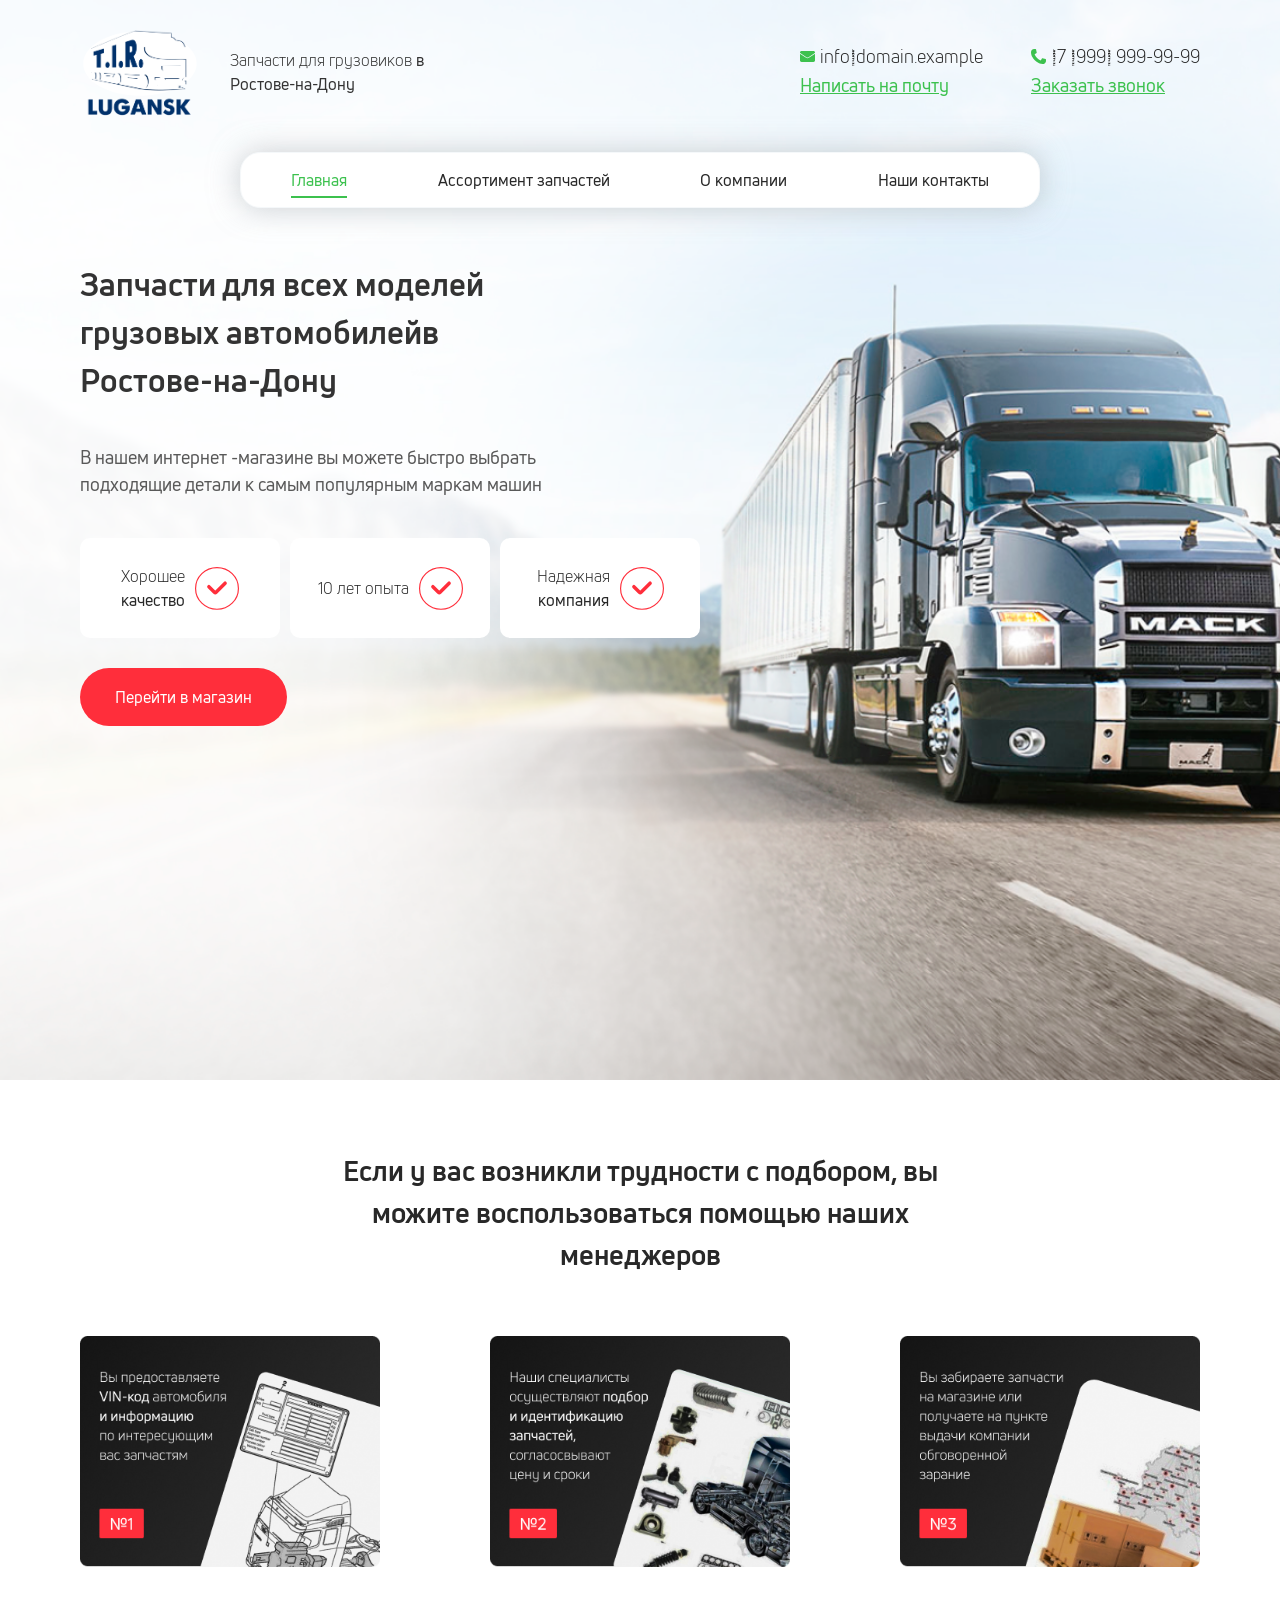
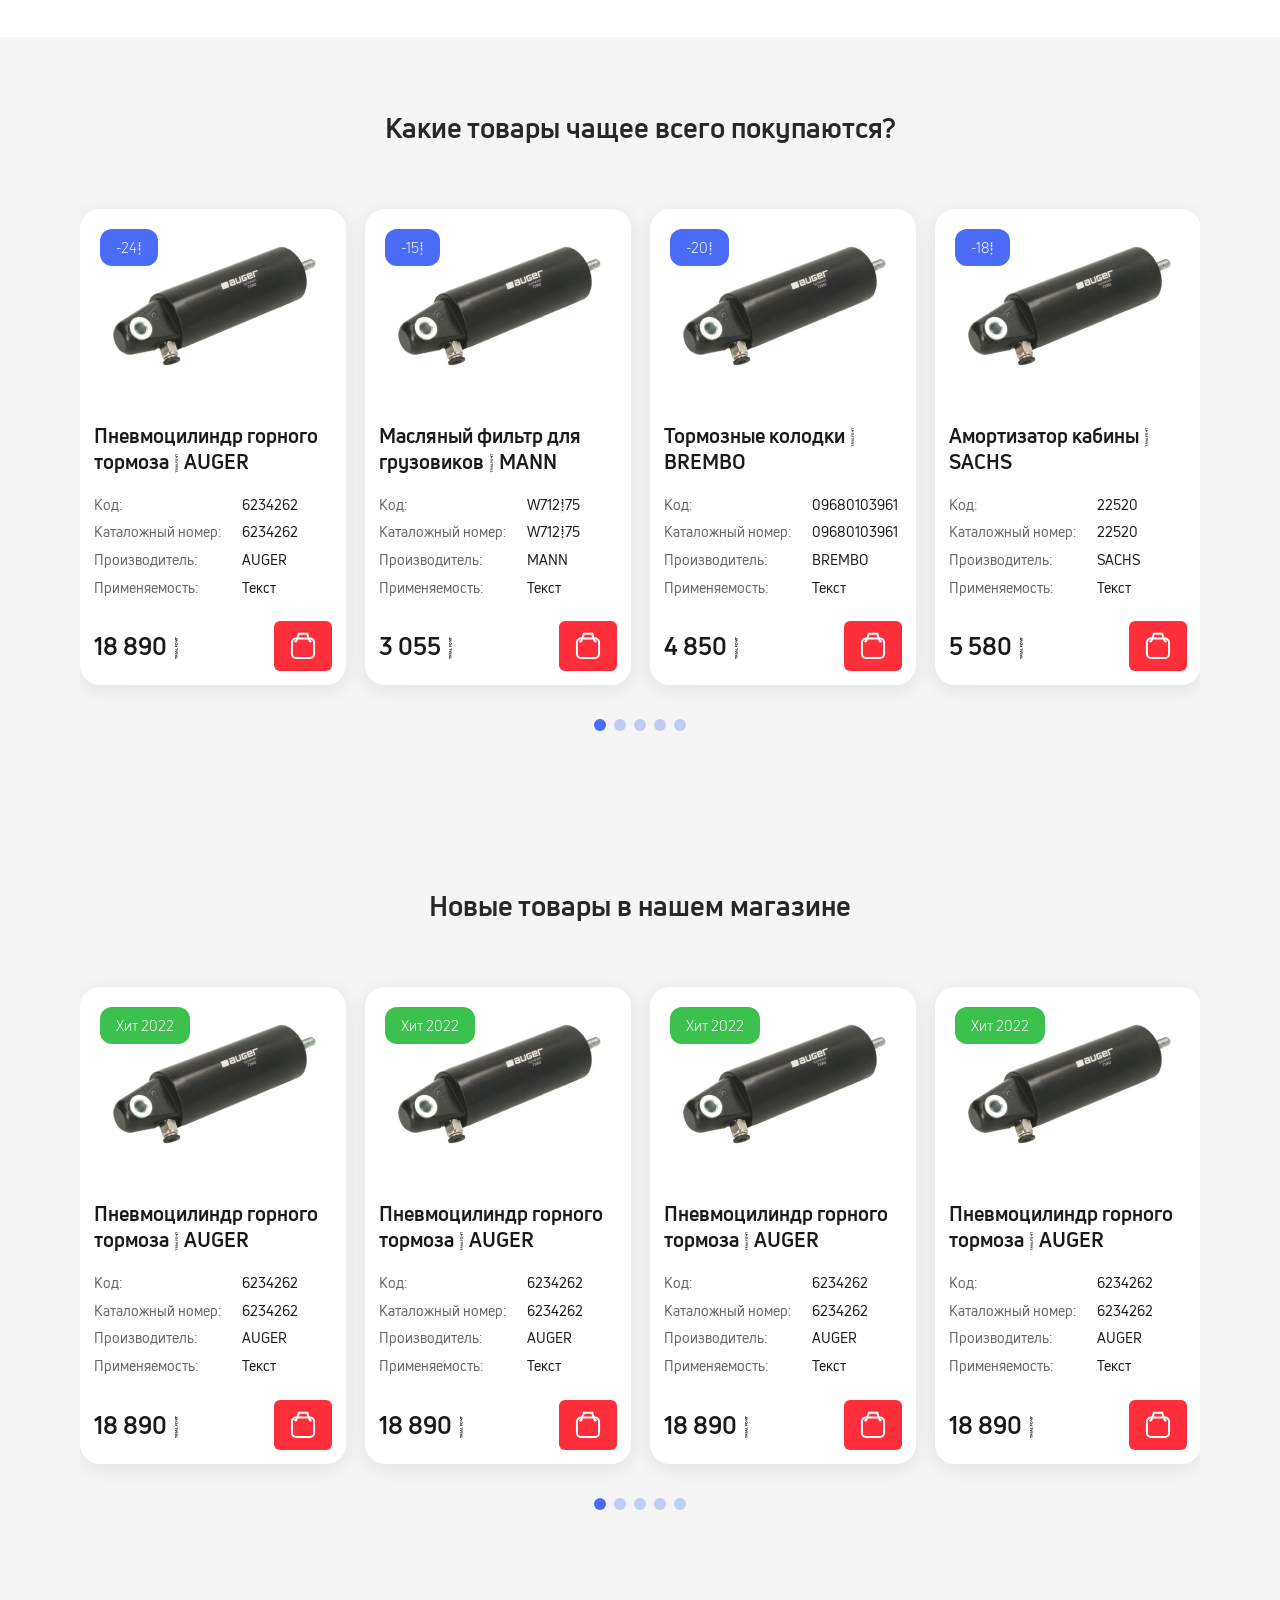
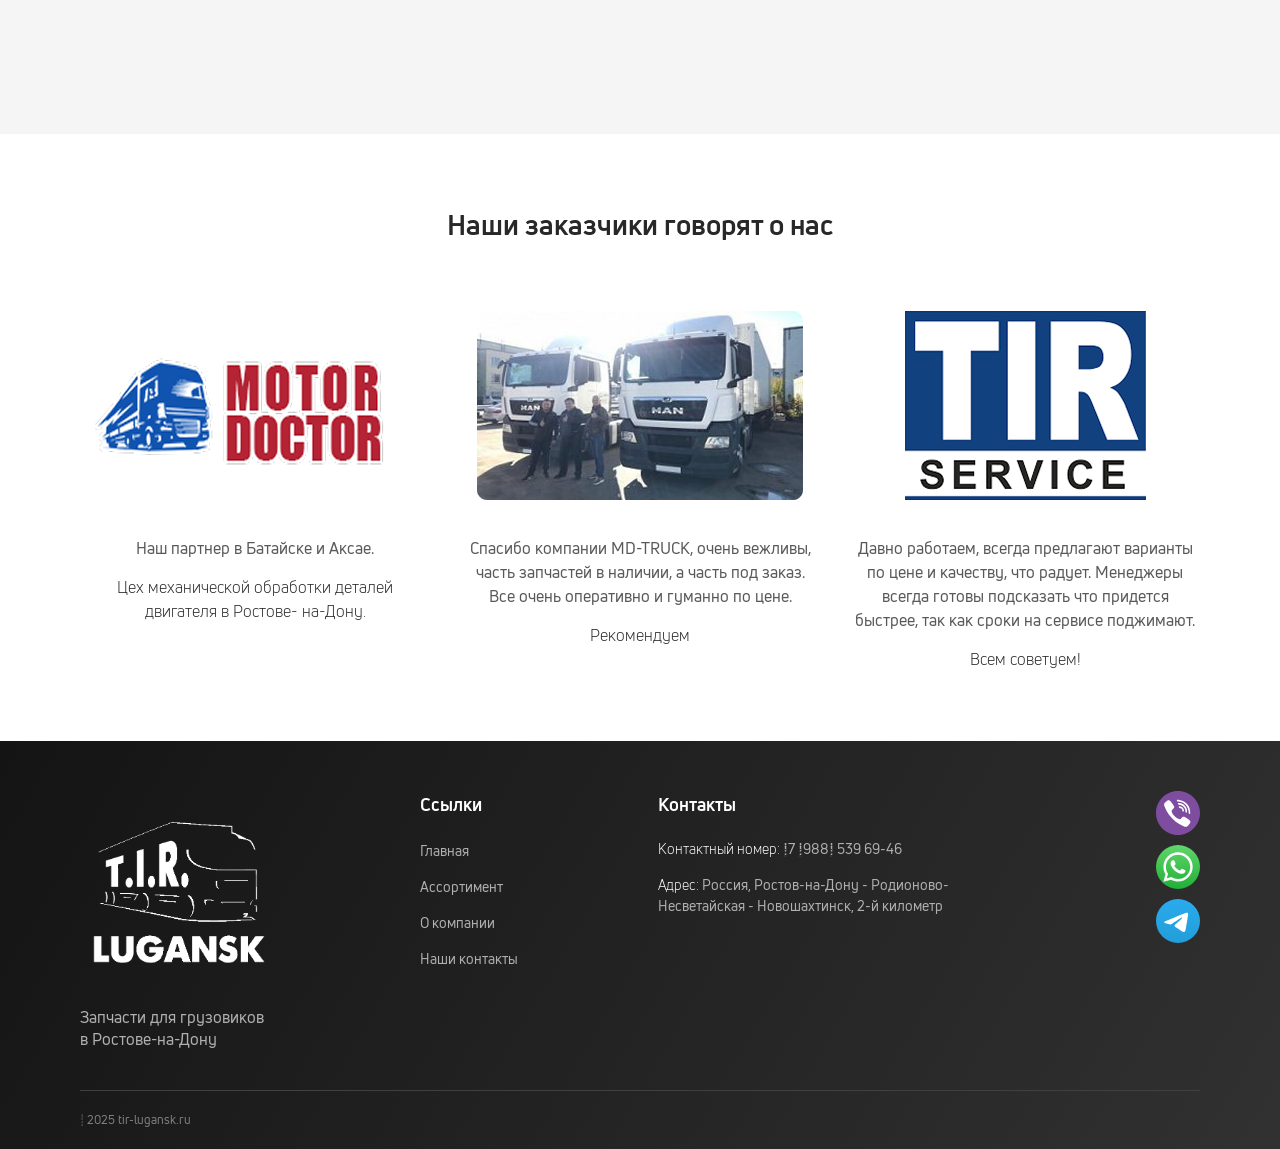
==== static/index.html @ 36169909 "101% 28.07.2025" ====
<!DOCTYPE html>
<html lang="en">
  <head>
    <meta charset="UTF-8" />
    <meta name="viewport" content="width=device-width, initial-scale=1.0" />
    <title>Главная - Tir Lugansk</title>
    <link rel="stylesheet" href="https://cdn.jsdelivr.net/npm/swiper@11/swiper-bundle.min.css"/>
    <link rel="stylesheet" href="./assets/css/main.css">

    <link rel="apple-touch-icon" sizes="180x180" href="./assets/img/favicon_io/apple-touch-icon.png">
    <link rel="icon" type="image/png" sizes="32x32" href="./assets/img/favicon_io/favicon-32x32.png">
    <link rel="icon" type="image/png" sizes="16x16" href="./assets/img/favicon_io/favicon-16x16.png">
    <link rel="manifest" href="./assets/img/favicon_io/site.webmanifest">
  </head>
  <body>
    <header class="header">
        <div class="navbar">
            <div class="container">
                <di&v class="navbar__content">
                    <div class="navbar__block">
                        <div class="navbar__block-brand">
                            <a href="./index.html"><img src="./assets/img/logo.png" alt="Tir Lugansk"></a>
                            <p>Запчасти для грузовиков <span>в Ростове-на-Дону</span></p>
                        </div>
                    </div>
                    <div class="navbar__block">
                        <div class="navbar__block-contact">
                            <div class="navbar__block-contact-item">
                                <a class="navbar__block-contact-item-link" href="mailto:info@domain.example"><img src="./assets/img/ico/email.svg" alt="Email">info@domain.example</a>
                                <a href="mailto:info@domain.example">Написать на почту</a>
                            </div>
                            <div class="navbar__block-contact-item">
                                <a class="navbar__block-contact-item-link" href="tel:+79999999999"><img src="./assets/img/ico/phone.svg" alt="Phone">+7 (999) 999-99-99</a>
                                <a href="#" class="call-modal-trigger">Заказать звонок</a>
                            </div>
                        </div>
                    </div>
                </di&v>
                <div class="menu__content">
                    <div class="menu__links">
                        <nav>
                            <ul>
                                <li class="menu__links-active"><a href="./index.html">Главная</a></li>
                                <li><a href="./catalog.html">Ассортимент запчастей</a></li>
                                <li><a href="./about.html">О компании</a></li>
                                <li><a href="./contacts.html">Наши контакты</a></li>
                            </ul>
                        </nav>
                    </div>
                </div>
            </div>
        </div>
        <section class="info">
            <div class="container">
                <div class="info__content">
                    <div class="info__intro">
                        <h1>Запчасти для всех моделей грузовых автомобилейв Ростове-на-Дону</h1>
                        <p>В нашем интернет -магазине вы можете быстро выбрать подходящие детали к самым популярным маркам машин</p>
                    </div>
                    <div class="info__checklist">
                        <div class="info__checklist-item">
                            <p><span>Хорошее</span><br> качество</p>
                            <img src="./assets/img/ico/check.svg" alt="check">
                        </div>
                        <div class="info__checklist-item">
                            <p><span>10 лет опыта</span></p>
                            <img src="./assets/img/ico/check.svg" alt="check">
                        </div>
                        <div class="info__checklist-item">
                            <p><span>Надежная</span><br> компания</p>
                            <img src="./assets/img/ico/check.svg" alt="check">
                        </div>
                    </div>
                    <button class="info__button">Перейти в магазин</button>
                </div>
            </div>
        </section>
    </header>
    <main>
        <section class="manager">
            <div class="container">
                <div class="manager__content">
                    <div class="manager__intro">
                        <h2>Если у вас возникли трудности с подбором, вы можите воспользоваться помощью наших менеджеров</h2>
                    </div>
                    <div class="manager__img-wrapper">
                        <img src="./assets/img/manager/1.png" alt="1">
                        <img src="./assets/img/manager/2.png" alt="2">
                        <img src="./assets/img/manager/3.png" alt="3">
                    </div>
                </div>
            </div>
        </section>
        <section class="products">
            <div class="container">
                <div class="products__content">
                    <div class="products__often">
                        <div class="products__often-title">
                            <h2>Какие товары чащее всего покупаются?</h2>
                        </div>
                        <div class="products__often-list">
                            <div class="swiper products-slider">
                                <div class="swiper-wrapper">
                                    <div class="swiper-slide">
                                        <a href="./product.html" class="product-card">
                                            <div class="product-badge">-24%</div>
                                            <div class="product-image">
                                                <img src="./assets/img/product_1.png" alt="1">
                                            </div>
                                            <div class="product-content">
                                                <h3 class="product-title">Пневмоцилиндр горного тормоза / AUGER</h3>
                                                <div class="product-details">
                                                    <div class="product-detail">
                                                        <span class="detail-label">Код:</span>
                                                        <span class="detail-value">6234262</span>
                                                    </div>
                                                    <div class="product-detail">
                                                        <span class="detail-label">Каталожный номер:</span>
                                                        <span class="detail-value">6234262</span>
                                                    </div>
                                                    <div class="product-detail">
                                                        <span class="detail-label">Производитель:</span>
                                                        <span class="detail-value">AUGER</span>
                                                    </div>
                                                    <div class="product-detail">
                                                        <span class="detail-label">Применяемость:</span>
                                                        <span class="detail-value">Текст</span>
                                                    </div>
                                                </div>
                                                <div class="product-footer">
                                                    <div class="product-price">18 890 ₽</div>
                                                    <button class="product-btn">
                                                        <img src="./assets/img/ico/back.svg" alt="cart">
                                                    </button>
                                                </div>
                                            </div>
                                        </a>
                                    </div>
                                    <div class="swiper-slide">
                                        <a href="./product.html" class="product-card">
                                            <div class="product-badge">-15%</div>
                                            <div class="product-image">
                                                <img src="./assets/img/product_1.png" alt="1">
                                            </div>
                                            <div class="product-content">
                                                <h3 class="product-title">Масляный фильтр для грузовиков / MANN</h3>
                                                <div class="product-details">
                                                    <div class="product-detail">
                                                        <span class="detail-label">Код:</span>
                                                        <span class="detail-value">W712/75</span>
                                                    </div>
                                                    <div class="product-detail">
                                                        <span class="detail-label">Каталожный номер:</span>
                                                        <span class="detail-value">W712/75</span>
                                                    </div>
                                                    <div class="product-detail">
                                                        <span class="detail-label">Производитель:</span>
                                                        <span class="detail-value">MANN</span>
                                                    </div>
                                                    <div class="product-detail">
                                                        <span class="detail-label">Применяемость:</span>
                                                        <span class="detail-value">Текст</span>
                                                    </div>
                                                </div>
                                                <div class="product-footer">
                                                    <div class="product-price">3 055 ₽</div>
                                                    <button class="product-btn">
                                                        <img src="./assets/img/ico/back.svg" alt="cart">
                                                    </button>
                                                </div>
                                            </div>
                                        </a>
                                    </div>
                                    <div class="swiper-slide">
                                        <a href="./product.html" class="product-card">
                                            <div class="product-badge">-20%</div>
                                            <div class="product-image">
                                                <img src="./assets/img/product_1.png" alt="1">
                                            </div>
                                            <div class="product-content">
                                                <h3 class="product-title">Тормозные колодки / BREMBO</h3>
                                                <div class="product-details">
                                                    <div class="product-detail">
                                                        <span class="detail-label">Код:</span>
                                                        <span class="detail-value">09680103961</span>
                                                    </div>
                                                    <div class="product-detail">
                                                        <span class="detail-label">Каталожный номер:</span>
                                                        <span class="detail-value">09680103961</span>
                                                    </div>
                                                    <div class="product-detail">
                                                        <span class="detail-label">Производитель:</span>
                                                        <span class="detail-value">BREMBO</span>
                                                    </div>
                                                    <div class="product-detail">
                                                        <span class="detail-label">Применяемость:</span>
                                                        <span class="detail-value">Текст</span>
                                                    </div>
                                                </div>
                                                <div class="product-footer">
                                                    <div class="product-price">4 850 ₽</div>
                                                    <button class="product-btn">
                                                        <img src="./assets/img/ico/back.svg" alt="cart">
                                                    </button>
                                                </div>
                                            </div>
                                        </a>
                                    </div>
                                    <div class="swiper-slide">
                                        <a href="./product.html" class="product-card">
                                            <div class="product-badge">-18%</div>
                                            <div class="product-image">
                                                <img src="./assets/img/product_1.png" alt="1">
                                            </div>
                                            <div class="product-content">
                                                <h3 class="product-title">Амортизатор кабины / SACHS</h3>
                                                <div class="product-details">
                                                    <div class="product-detail">
                                                        <span class="detail-label">Код:</span>
                                                        <span class="detail-value">22520</span>
                                                    </div>
                                                    <div class="product-detail">
                                                        <span class="detail-label">Каталожный номер:</span>
                                                        <span class="detail-value">22520</span>
                                                    </div>
                                                    <div class="product-detail">
                                                        <span class="detail-label">Производитель:</span>
                                                        <span class="detail-value">SACHS</span>
                                                    </div>
                                                    <div class="product-detail">
                                                        <span class="detail-label">Применяемость:</span>
                                                        <span class="detail-value">Текст</span>
                                                    </div>
                                                </div>
                                                <div class="product-footer">
                                                    <div class="product-price">5 580 ₽</div>
                                                    <button class="product-btn">
                                                        <img src="./assets/img/ico/back.svg" alt="cart">
                                                    </button>
                                                </div>
                                            </div>
                                        </a>
                                    </div>
                                    <div class="swiper-slide">
                                        <a href="./product.html" class="product-card">
                                            <div class="product-badge">-25%</div>
                                            <div class="product-image">
                                                <img src="./assets/img/product_1.png" alt="1">
                                            </div>
                                            <div class="product-content">
                                                <h3 class="product-title">Комплект сцепления / VOLVO</h3>
                                                <div class="product-details">
                                                    <div class="product-detail">
                                                        <span class="detail-label">Код:</span>
                                                        <span class="detail-value">3401000915</span>
                                                    </div>
                                                    <div class="product-detail">
                                                        <span class="detail-label">Каталожный номер:</span>
                                                        <span class="detail-value">3401000915</span>
                                                    </div>
                                                    <div class="product-detail">
                                                        <span class="detail-label">Производитель:</span>
                                                        <span class="detail-value">VOLVO</span>
                                                    </div>
                                                    <div class="product-detail">
                                                        <span class="detail-label">Применяемость:</span>
                                                        <span class="detail-value">Текст</span>
                                                    </div>
                                                </div>
                                                <div class="product-footer">
                                                    <div class="product-price">28 900 ₽</div>
                                                    <button class="product-btn">
                                                        <img src="./assets/img/ico/back.svg" alt="cart">
                                                    </button>
                                                </div>
                                            </div>
                                        </a>
                                    </div>
                                </div>
                                <div class="swiper-pagination"></div>
                                <div class="swiper-button-next"></div>
                                <div class="swiper-button-prev"></div>
                            </div>
                        </div>
                    </div>
                    <div class="products__news">
                        <div class="products__often-title">
                            <h2>Новые товары в нашем магазине</h2>
                        </div>
                        <div class="products__often-list">
                            <div class="swiper products-slider">
                                <div class="swiper-wrapper">
                                    <div class="swiper-slide">
                                        <div class="product-card">
                                            <div class="product-badge">Хит 2022</div>
                                            <div class="product-image">
                                                <img src="./assets/img/product_1.png" alt="1">
                                            </div>
                                            <div class="product-content">
                                                <h3 class="product-title">Пневмоцилиндр горного тормоза / AUGER</h3>
                                                <div class="product-details">
                                                    <div class="product-detail">
                                                        <span class="detail-label">Код:</span>
                                                        <span class="detail-value">6234262</span>
                                                    </div>
                                                    <div class="product-detail">
                                                        <span class="detail-label">Каталожный номер:</span>
                                                        <span class="detail-value">6234262</span>
                                                    </div>
                                                    <div class="product-detail">
                                                        <span class="detail-label">Производитель:</span>
                                                        <span class="detail-value">AUGER</span>
                                                    </div>
                                                    <div class="product-detail">
                                                        <span class="detail-label">Применяемость:</span>
                                                        <span class="detail-value">Текст</span>
                                                    </div>
                                                </div>
                                                <div class="product-footer">
                                                    <div class="product-price">18 890 ₽</div>
                                                    <button class="product-btn">
                                                        <img src="./assets/img/ico/back.svg" alt="cart">
                                                    </button>
                                                </div>
                                            </div>
                                        </div>
                                    </div>
                                    <div class="swiper-slide">
                                        <div class="product-card">
                                            <div class="product-badge">Хит 2022</div>
                                            <div class="product-image">
                                                <img src="./assets/img/product_1.png" alt="1">
                                            </div>
                                            <div class="product-content">
                                                <h3 class="product-title">Пневмоцилиндр горного тормоза / AUGER</h3>
                                                <div class="product-details">
                                                    <div class="product-detail">
                                                        <span class="detail-label">Код:</span>
                                                        <span class="detail-value">6234262</span>
                                                    </div>
                                                    <div class="product-detail">
                                                        <span class="detail-label">Каталожный номер:</span>
                                                        <span class="detail-value">6234262</span>
                                                    </div>
                                                    <div class="product-detail">
                                                        <span class="detail-label">Производитель:</span>
                                                        <span class="detail-value">AUGER</span>
                                                    </div>
                                                    <div class="product-detail">
                                                        <span class="detail-label">Применяемость:</span>
                                                        <span class="detail-value">Текст</span>
                                                    </div>
                                                </div>
                                                <div class="product-footer">
                                                    <div class="product-price">18 890 ₽</div>
                                                    <button class="product-btn">
                                                        <img src="./assets/img/ico/back.svg" alt="cart">
                                                    </button>
                                                </div>
                                            </div>
                                        </div>
                                    </div>
                                    <div class="swiper-slide">
                                        <div class="product-card">
                                            <div class="product-badge">Хит 2022</div>
                                            <div class="product-image">
                                                <img src="./assets/img/product_1.png" alt="1">
                                            </div>
                                            <div class="product-content">
                                                <h3 class="product-title">Пневмоцилиндр горного тормоза / AUGER</h3>
                                                <div class="product-details">
                                                    <div class="product-detail">
                                                        <span class="detail-label">Код:</span>
                                                        <span class="detail-value">6234262</span>
                                                    </div>
                                                    <div class="product-detail">
                                                        <span class="detail-label">Каталожный номер:</span>
                                                        <span class="detail-value">6234262</span>
                                                    </div>
                                                    <div class="product-detail">
                                                        <span class="detail-label">Производитель:</span>
                                                        <span class="detail-value">AUGER</span>
                                                    </div>
                                                    <div class="product-detail">
                                                        <span class="detail-label">Применяемость:</span>
                                                        <span class="detail-value">Текст</span>
                                                    </div>
                                                </div>
                                                <div class="product-footer">
                                                    <div class="product-price">18 890 ₽</div>
                                                    <button class="product-btn">
                                                        <img src="./assets/img/ico/back.svg" alt="cart">
                                                    </button>
                                                </div>
                                            </div>
                                        </div>
                                    </div>
                                    <div class="swiper-slide">
                                        <div class="product-card">
                                            <div class="product-badge">Хит 2022</div>
                                            <div class="product-image">
                                                <img src="./assets/img/product_1.png" alt="1">
                                            </div>
                                            <div class="product-content">
                                                <h3 class="product-title">Пневмоцилиндр горного тормоза / AUGER</h3>
                                                <div class="product-details">
                                                    <div class="product-detail">
                                                        <span class="detail-label">Код:</span>
                                                        <span class="detail-value">6234262</span>
                                                    </div>
                                                    <div class="product-detail">
                                                        <span class="detail-label">Каталожный номер:</span>
                                                        <span class="detail-value">6234262</span>
                                                    </div>
                                                    <div class="product-detail">
                                                        <span class="detail-label">Производитель:</span>
                                                        <span class="detail-value">AUGER</span>
                                                    </div>
                                                    <div class="product-detail">
                                                        <span class="detail-label">Применяемость:</span>
                                                        <span class="detail-value">Текст</span>
                                                    </div>
                                                </div>
                                                <div class="product-footer">
                                                    <div class="product-price">18 890 ₽</div>
                                                    <button class="product-btn">
                                                        <img src="./assets/img/ico/back.svg" alt="cart">
                                                    </button>
                                                </div>
                                            </div>
                                        </div>
                                    </div>
                                    <div class="swiper-slide">
                                        <div class="product-card">
                                            <div class="product-badge">Хит 2022</div>
                                            <div class="product-image">
                                                <img src="./assets/img/product_1.png" alt="1">
                                            </div>
                                            <div class="product-content">
                                                <h3 class="product-title">Пневмоцилиндр горного тормоза / AUGER</h3>
                                                <div class="product-details">
                                                    <div class="product-detail">
                                                        <span class="detail-label">Код:</span>
                                                        <span class="detail-value">6234262</span>
                                                    </div>
                                                    <div class="product-detail">
                                                        <span class="detail-label">Каталожный номер:</span>
                                                        <span class="detail-value">6234262</span>
                                                    </div>
                                                    <div class="product-detail">
                                                        <span class="detail-label">Производитель:</span>
                                                        <span class="detail-value">AUGER</span>
                                                    </div>
                                                    <div class="product-detail">
                                                        <span class="detail-label">Применяемость:</span>
                                                        <span class="detail-value">Текст</span>
                                                    </div>
                                                </div>
                                                <div class="product-footer">
                                                    <div class="product-price">18 890 ₽</div>
                                                    <button class="product-btn">
                                                        <img src="./assets/img/ico/back.svg" alt="cart">
                                                    </button>
                                                </div>
                                            </div>
                                        </div>
                                    </div>
                                </div>
                                <div class="swiper-pagination"></div>
                                <div class="swiper-button-next"></div>
                                <div class="swiper-button-prev"></div>
                            </div>
                        </div>
                    </div>
                </div>
            </div>
        </section>
        <section class="reviews">
            <div class="container">
                <div class="reviews__content">
                    <div class="reviews__intro">
                        <h2>Наши заказчики говорят о нас</h2>
                    </div>
                    <div class="reviews__list">
                        <div class="reviews__item">
                            <div class="reviews__item-logo">
                                 <img src="./assets/img/news_1.png" alt="1">
                            </div>
                            <div class="reviews__item-text">
                                <p>Наш партнер в Батайске и Аксае.</p>
                                <p>Цех механической обработки деталей двигателя в Ростове- на-Дону.</p>
                            </div>
                        </div>
                        <div class="reviews__item">
                            <div class="reviews__item-logo">
                                 <img src="./assets/img/news_2.png" alt="2">
                            </div>
                            <div class="reviews__item-text">
                                <p>Спасибо компании MD-TRUCK, очень вежливы, часть запчастей в наличии, а часть под заказ. Все очень оперативно и гуманно по цене.</p>
                                <p>Рекомендуем</p>
                            </div>
                        </div>
                        <div class="reviews__item">
                            <div class="reviews__item-logo">
                                 <img src="./assets/img/news_3.png" alt="3">
                            </div>
                            <div class="reviews__item-text">
                                <p>Давно работаем, всегда предлагают варианты по цене и качеству, что радует. Менеджеры всегда готовы подсказать что придется быстрее, так как сроки на сервисе поджимают.</p>
                                <p>Всем советуем!</p>
                            </div>
                        </div>
                    </div>
                </div>
            </div>
        </section>
    </main>
    <footer class="footer">
        <div class="container">
            <div class="footer__content">
                <div class="footer__block">
                    <div class="footer__block-brand">
                        <a href="./index.html">
                            <img src="./assets/img/logo_footer.png" alt="TIR-LUGANSK">
                        </a>
                        <p>Запчасти для грузовиков<br>в Ростове-на-Дону</p>
                    </div>
                </div>
                <div class="footer__block">
                    <div class="footer__links">
                        <h3>Ссылки</h3>
                        <nav>
                            <ul>
                                <li><a href="./index.html">Главная</a></li>
                                <li><a href="./catalog.html">Ассортимент</a></li>
                                <li><a href="./about.html">О компании</a></li>
                                <li><a href="./contacts.html">Наши контакты</a></li>
                            </ul>
                        </nav>
                    </div>
                </div>
                <div class="footer__block">
                    <div class="footer__contacts">
                        <h3>Контакты</h3>
                        <div class="footer__contacts-item">
                            <p><strong>Контактный номер:</strong> +7 (988) 539 69-46</p>
                        </div>
                        <div class="footer__contacts-item">
                            <p><strong>Адрес:</strong> Россия, Ростов-на-Дону - Родионово-Несветайская - Новошахтинск, 2-й километр</p>
                        </div>
                    </div>
                </div>
                <div class="footer__block">
                    <div class="footer__social">
                        <a href="#"><img src="./assets/img/ico/telegram.svg" alt="telegram"></a>
                        <a href="#"><img src="./assets/img/ico/whatsapp.svg" alt="whatsapp"></a>
                        <a href="#"><img src="./assets/img/ico/viber.svg" alt="viber"></a>
                    </div>
                </div>
            </div>
            <div class="footer__copy">
                <p>© 2025 tir-lugansk.ru</p>
            </div>
        </div>
    </footer>
    
    <div class="modal" id="callModal">
        <div class="modal__overlay">
            <div class="modal__content">
                <div class="modal__header">
                    <h3 class="modal__title">Заказать звонок</h3>
                    <button class="modal__close" type="button">&times;</button>
                </div>
                <div class="modal__body">
                    <form class="modal__form" id="callForm">
                        <div class="modal__field">
                            <label class="modal__label" for="userName">Ваше имя</label>
                            <input class="modal__input" type="text" id="userName" name="userName" placeholder="Введите ваше имя" required>
                        </div>
                        <div class="modal__field">
                            <label class="modal__label" for="userPhone">Номер телефона</label>
                            <input class="modal__input" type="tel" id="userPhone" name="userPhone" placeholder="+7 (___) ___-__-__" required>
                        </div>
                        <button class="modal__button" type="submit">Заказать звонок</button>
                    </form>
                </div>
            </div>
        </div>
    </div>
    
    <div class="modal" id="successModal">
        <div class="modal__overlay">
            <div class="modal__content">
                <div class="modal__header">
                    <h3 class="modal__title">Заявка отправлена</h3>
                    <button class="modal__close" type="button">&times;</button>
                </div>
                <div class="modal__body">
                    <div class="modal__success-icon">✓</div>
                    <div class="modal__success-text">
                        <h3>Спасибо за заявку!</h3>
                        <p>Мы свяжемся с вами в ближайшее время для уточнения деталей.</p>
                    </div>
                    <button class="modal__button" type="button" onclick="closeModal('successModal')">Понятно</button>
                </div>
            </div>
        </div>
    </div>
    
    <script src="https://cdn.jsdelivr.net/npm/swiper@11/swiper-bundle.min.js"></script>
    <script>
        const swiper = new Swiper('.products-slider', {
            slidesPerView: 4,
            spaceBetween: 30,
            loop: true,
            // autoplay: {
            //     delay: 3000,
            //     disableOnInteraction: false,
            // },
            pagination: {
                el: '.swiper-pagination',
                clickable: true,
            },
            navigation: {
                nextEl: '.swiper-button-next',
                prevEl: '.swiper-button-prev',
            },
            breakpoints: {
                640: {
                    slidesPerView: 1,
                    spaceBetween: 15,
                },
                768: {
                    slidesPerView: 2,
                    spaceBetween: 15,
                },
                1024: {
                    slidesPerView: 3,
                    spaceBetween: 20,
                },
                1200: {
                    slidesPerView: 4,
                    spaceBetween: 20,
                },
            },
        });
    </script>
    
    <script>
        // Модальные окна
        function openModal(modalId) {
            const modal = document.getElementById(modalId);
            modal.classList.add('modal--active');
            document.body.style.overflow = 'hidden';
        }

        function closeModal(modalId) {
            const modal = document.getElementById(modalId);
            modal.classList.remove('modal--active');
            document.body.style.overflow = '';
        }

        // Открытие модального окна заказа звонка
        document.addEventListener('DOMContentLoaded', function() {
            const callTriggers = document.querySelectorAll('.call-modal-trigger');
            
            callTriggers.forEach(trigger => {
                trigger.addEventListener('click', function(e) {
                    e.preventDefault();
                    openModal('callModal');
                });
            });

            // Закрытие модального окна по клику на overlay или кнопку закрытия
            document.querySelectorAll('.modal').forEach(modal => {
                const overlay = modal.querySelector('.modal__overlay');
                const closeBtn = modal.querySelector('.modal__close');
                
                overlay.addEventListener('click', function(e) {
                    if (e.target === overlay) {
                        closeModal(modal.id);
                    }
                });
                
                closeBtn.addEventListener('click', function() {
                    closeModal(modal.id);
                });
            });

            // Закрытие по ESC
            document.addEventListener('keydown', function(e) {
                if (e.key === 'Escape') {
                    document.querySelectorAll('.modal--active').forEach(modal => {
                        closeModal(modal.id);
                    });
                }
            });
        });

        // Маска для телефона
        function setPhoneMask() {
            const phoneInput = document.getElementById('userPhone');
            
            phoneInput.addEventListener('input', function(e) {
                let value = e.target.value.replace(/\D/g, '');
                
                if (value.length === 0) {
                    e.target.value = '';
                    return;
                }
                
                if (value[0] === '8') {
                    value = '7' + value.slice(1);
                }
                
                if (value[0] !== '7') {
                    value = '7' + value;
                }
                
                let formattedValue = '+7';
                
                if (value.length > 1) {
                    formattedValue += ' (' + value.slice(1, 4);
                }
                if (value.length >= 5) {
                    formattedValue += ') ' + value.slice(4, 7);
                }
                if (value.length >= 8) {
                    formattedValue += '-' + value.slice(7, 9);
                }
                if (value.length >= 10) {
                    formattedValue += '-' + value.slice(9, 11);
                }
                
                e.target.value = formattedValue;
            });

            phoneInput.addEventListener('keydown', function(e) {
                // Разрешаем только цифры, Backspace, Delete, Tab, Escape, Enter
                if (e.key === 'Backspace' || e.key === 'Delete' || e.key === 'Tab' || 
                    e.key === 'Escape' || e.key === 'Enter' || 
                    (e.key >= '0' && e.key <= '9')) {
                    return;
                }
                e.preventDefault();
            });
        }

        // Обработка формы
        document.addEventListener('DOMContentLoaded', function() {
            setPhoneMask();
            
            const callForm = document.getElementById('callForm');
            
            callForm.addEventListener('submit', function(e) {
                e.preventDefault();
                
                const formData = new FormData(callForm);
                const name = formData.get('userName');
                const phone = formData.get('userPhone');
                
                // Проверка заполненности полей
                if (!name.trim() || !phone.trim()) {
                    alert('Пожалуйста, заполните все поля');
                    return;
                }
                
                // Проверка корректности номера телефона
                const phoneDigits = phone.replace(/\D/g, '');
                if (phoneDigits.length !== 11) {
                    alert('Пожалуйста, введите корректный номер телефона');
                    return;
                }
                
                // Имитация отправки данных
                const submitBtn = callForm.querySelector('.modal__button');
                submitBtn.disabled = true;
                submitBtn.textContent = 'Отправляем...';
                
                setTimeout(() => {
                    closeModal('callModal');
                    openModal('successModal');
                    
                    // Сброс формы
                    callForm.reset();
                    submitBtn.disabled = false;
                    submitBtn.textContent = 'Заказать звонок';
                }, 1000);
            });
        });
    </script>
  </body>
</html>
---- static/assets/css/main.css ----
@import url("https://fonts.googleapis.com/css2?family=Roboto:ital,wght@0,100..900;1,100..900&display=swap");@font-face{font-family:"Uni Neue-Trial";src:url("../fonts/UniNeue/UniNeue-Trial-Regular.woff2") format("woff2"),url("../fonts/UniNeue/UniNeue-Trial-Regular.woff") format("woff"),url("../fonts/UniNeue/UniNeue-Trial-Regular.ttf") format("truetype");font-weight:400;font-style:normal;font-display:swap}@font-face{font-family:"Uni Neue-Trial";src:url("../fonts/UniNeue/UniNeue-Trial-Light.woff2") format("woff2"),url("../fonts/UniNeue/UniNeue-Trial-Light.woff") format("woff"),url("../fonts/UniNeue/UniNeue-Trial-Light.ttf") format("truetype");font-weight:300;font-style:normal;font-display:swap}@font-face{font-family:"Uni Neue-Trial";src:url("../fonts/UniNeue/UniNeue-Trial-Bold.woff2") format("woff2"),url("../fonts/UniNeue/UniNeue-Trial-Bold.woff") format("woff"),url("../fonts/UniNeue/UniNeue-Trial-Bold.ttf") format("truetype");font-weight:700;font-style:normal;font-display:swap}@font-face{font-family:"Uni Neue-Trial";src:url("../fonts/UniNeue/UniNeue-Trial-Book.woff2") format("woff2"),url("../fonts/UniNeue/UniNeue-Trial-Book.woff") format("woff"),url("../fonts/UniNeue/UniNeue-Trial-Book.ttf") format("truetype");font-weight:500;font-style:normal;font-display:swap}@font-face{font-family:"Uni Neue-Trial";src:url("../fonts/UniNeue/UniNeue-Trial-Heavy.woff2") format("woff2"),url("../fonts/UniNeue/UniNeue-Trial-Heavy.woff") format("woff"),url("../fonts/UniNeue/UniNeue-Trial-Heavy.ttf") format("truetype");font-weight:800;font-style:normal;font-display:swap}@font-face{font-family:"Uni Neue-Trial";src:url("../fonts/UniNeue/UniNeue-Trial-Black.woff2") format("woff2"),url("../fonts/UniNeue/UniNeue-Trial-Black.woff") format("woff"),url("../fonts/UniNeue/UniNeue-Trial-Black.ttf") format("truetype");font-weight:900;font-style:normal;font-display:swap}
/*! normalize.scss v8.0.1 | MIT License | github.com/necolas/normalize.css */html{line-height:1.15;-webkit-text-size-adjust:100%}body{margin:0;font-family:"Uni Neue-Trial",-apple-system,BlinkMacSystemFont,"Segoe UI",Roboto,"Helvetica Neue",Arial,sans-serif;font-size:16px;line-height:1.5;color:#333;background-color:#fff;-webkit-font-smoothing:antialiased;-moz-osx-font-smoothing:grayscale}main{display:block}h1{font-size:2em;margin:0.67em 0}hr{-webkit-box-sizing:content-box;box-sizing:content-box;height:0;overflow:visible}pre{font-family:monospace,monospace;font-size:1em}a{background-color:transparent}abbr[title]{border-bottom:none;text-decoration:underline;-webkit-text-decoration:underline dotted;text-decoration:underline dotted}b,strong{font-weight:bolder}code,kbd,samp{font-family:monospace,monospace;font-size:1em}small{font-size:80%}sub,sup{font-size:75%;line-height:0;position:relative;vertical-align:baseline}sub{bottom:-0.25em}sup{top:-0.5em}img{border-style:none}button,input,optgroup,select,textarea{font-family:inherit;font-size:100%;line-height:1.15;margin:0}button,input{overflow:visible}button,select{text-transform:none}[type=button],[type=reset],[type=submit],button{-webkit-appearance:button}[type=button]::-moz-focus-inner,[type=reset]::-moz-focus-inner,[type=submit]::-moz-focus-inner,button::-moz-focus-inner{border-style:none;padding:0}[type=button]:-moz-focusring,[type=reset]:-moz-focusring,[type=submit]:-moz-focusring,button:-moz-focusring{outline:1px dotted ButtonText}fieldset{padding:0.35em 0.75em 0.625em}legend{-webkit-box-sizing:border-box;box-sizing:border-box;color:inherit;display:table;max-width:100%;padding:0;white-space:normal}progress{vertical-align:baseline}textarea{overflow:auto}[type=checkbox],[type=radio]{-webkit-box-sizing:border-box;box-sizing:border-box;padding:0}[type=number]::-webkit-inner-spin-button,[type=number]::-webkit-outer-spin-button{height:auto}[type=search]{-webkit-appearance:textfield;outline-offset:-2px}[type=search]::-webkit-search-decoration{-webkit-appearance:none}::-webkit-file-upload-button{-webkit-appearance:button;font:inherit}details{display:block}summary{display:list-item}template{display:none}[hidden]{display:none}*{-webkit-box-sizing:border-box;box-sizing:border-box}:after,:before{-webkit-box-sizing:border-box;box-sizing:border-box}html{scroll-behavior:smooth}h1,h2,h3,h4,h5,h6{margin:0;font-weight:600}p{margin:0}ol,ul{margin:0;padding:0;list-style:none}a{color:inherit;text-decoration:none}img{max-width:100%;height:auto;display:block}button{border:none;background:none;cursor:pointer;padding:0}input,select,textarea{border:none;outline:none;background:transparent}.container{max-width:1200px;width:100%;margin:0 auto;padding:0 40px}@media (max-width:768px){.container{padding:0 16px}}@media (max-width:480px){.container{padding:0 12px}}.info__button{padding:20px 35px;border-radius:30px;background-color:#FF2E3B;color:#fff;text-decoration:none;-webkit-transition:all 0.3s ease;transition:all 0.3s ease}.info__button:hover{opacity:0.5}h2{text-align:center;max-width:600px;margin:0 auto;font-size:28px;font-weight:700;color:#282828}.header{background-image:url("../img/intro_bg.png");background-size:cover;background-position:center;background-repeat:no-repeat;min-height:120vh}.navbar{padding:12px 0}.navbar__content{display:-webkit-box;display:-ms-flexbox;display:flex;-webkit-box-pack:justify;-ms-flex-pack:justify;justify-content:space-between;-webkit-box-align:center;-ms-flex-align:center;align-items:center}.navbar__block{display:-webkit-box;display:-ms-flexbox;display:flex;-webkit-box-pack:justify;-ms-flex-pack:justify;justify-content:space-between;-webkit-box-align:center;-ms-flex-align:center;align-items:center}.navbar__block-brand{display:-webkit-box;display:-ms-flexbox;display:flex;-webkit-box-pack:justify;-ms-flex-pack:justify;justify-content:space-between;-webkit-box-align:center;-ms-flex-align:center;align-items:center;width:400px}.navbar__block-brand a img{max-width:120px}.navbar__block-brand p{max-width:250px;font-size:16px;font-weight:500}.navbar__block-brand p span{font-size:16px;font-weight:400}.navbar__block-contact{display:-webkit-box;display:-ms-flexbox;display:flex;-webkit-box-pack:justify;-ms-flex-pack:justify;justify-content:space-between;width:400px}.navbar__block-contact-item{display:-webkit-box;display:-ms-flexbox;display:flex;-webkit-box-orient:vertical;-webkit-box-direction:normal;-ms-flex-direction:column;flex-direction:column}.navbar__block-contact-item a{display:-webkit-box;display:-ms-flexbox;display:flex;gap:5px;-webkit-box-align:center;-ms-flex-align:center;align-items:center;font-size:18px;text-decoration:underline;padding-bottom:2px;color:#3CC14E}.navbar__block-contact-item-link{color:#282828!important;font-weight:500;text-decoration:none!important}.menu__links nav ul{display:-webkit-box;display:-ms-flexbox;display:flex;-webkit-box-pack:justify;-ms-flex-pack:justify;justify-content:space-between;max-width:800px;width:100%;margin:20px auto;background-color:#fff;border:1px solid #F5F8FA;padding:15px 50px;border-radius:20px;-webkit-box-shadow:0px 0px 30px 0px rgba(169,175,180,0.5882352941);box-shadow:0px 0px 30px 0px rgba(169,175,180,0.5882352941)}.menu__links nav ul li{list-style:none}.menu__links nav ul li a{text-decoration:none;color:#282828;-webkit-transition:all 0.3s ease;transition:all 0.3s ease;padding-bottom:5px;border-bottom:2px solid transparent}.menu__links nav ul li a:hover{color:#3CC14E;border-bottom:2px solid #3CC14E}.menu__links-active a{color:#3CC14E!important;border-bottom:2px solid #3CC14E!important}.info__button{margin:30px 0}.info__content h1{max-width:450px;margin:20px 0}.info__content p{font-size:18px;font-weight:400;color:#595959;max-width:500px;margin:40px 0}.info__checklist{display:-webkit-box;display:-ms-flexbox;display:flex;-webkit-box-align:center;-ms-flex-align:center;align-items:center;gap:10px}.info__checklist-item{display:-webkit-box;display:-ms-flexbox;display:flex;-webkit-box-align:center;-ms-flex-align:center;align-items:center;gap:10px;background-color:#fff;padding:5px;border-radius:10px;max-width:200px;max-height:100px;width:100%;text-align:center;-webkit-box-pack:center;-ms-flex-pack:center;justify-content:center}.info__checklist-item p{font-size:16px;color:#282828}.info__checklist-item p span{font-weight:500}.manager{margin:70px 0}.manager__img-wrapper{display:-webkit-box;display:-ms-flexbox;display:flex;-webkit-box-pack:justify;-ms-flex-pack:justify;justify-content:space-between;gap:15px;margin:60px 0}.manager__img-wrapper img{max-width:300px}.reviews{margin:70px 0}.reviews__intro{text-align:center}.reviews__intro h2{margin-bottom:60px}.reviews__list{display:-webkit-box;display:-ms-flexbox;display:flex;-webkit-box-pack:justify;-ms-flex-pack:justify;justify-content:space-between;gap:30px}.reviews__item{display:-webkit-box;display:-ms-flexbox;display:flex;-webkit-box-orient:vertical;-webkit-box-direction:normal;-ms-flex-direction:column;flex-direction:column;-webkit-box-align:center;-ms-flex-align:center;align-items:center;text-align:center;max-width:350px;width:100%}.reviews__item-logo{width:100%;height:200px;display:-webkit-box;display:-ms-flexbox;display:flex;-webkit-box-align:center;-ms-flex-align:center;align-items:center;-webkit-box-pack:center;-ms-flex-pack:center;justify-content:center;margin-bottom:30px}.reviews__item-logo img{max-width:100%;max-height:100%}.reviews__item-text p{font-size:16px;line-height:1.5;color:#595959;margin-bottom:15px}.reviews__item-text p:last-child{margin-bottom:0;font-weight:500;color:#282828}.products{margin:70px 0;padding:70px 0;background-color:#F5F5F5}.products__news{margin:140px 0}.products__news .product-badge{background:#3CC14E}.products-slider{padding:20px 0;overflow:hidden}.product-card{position:relative;width:266px;background:#ffffff;border-radius:20px;-webkit-box-shadow:0px 4px 20px rgba(0,0,0,0.08);box-shadow:0px 4px 20px rgba(0,0,0,0.08);overflow:hidden;margin:40px auto;display:-webkit-box;display:-ms-flexbox;display:flex;-webkit-box-orient:vertical;-webkit-box-direction:normal;-ms-flex-direction:column;flex-direction:column;text-decoration:none;color:inherit;-webkit-transition:-webkit-transform 0.3s ease,-webkit-box-shadow 0.3s ease;transition:-webkit-transform 0.3s ease,-webkit-box-shadow 0.3s ease;transition:transform 0.3s ease,box-shadow 0.3s ease;transition:transform 0.3s ease,box-shadow 0.3s ease,-webkit-transform 0.3s ease,-webkit-box-shadow 0.3s ease}.product-card:hover{-webkit-transform:translateY(-5px);transform:translateY(-5px);-webkit-box-shadow:0px 8px 30px rgba(0,0,0,0.15);box-shadow:0px 8px 30px rgba(0,0,0,0.15);text-decoration:none;color:inherit}.product-badge{position:absolute;top:20px;left:20px;background:#4A6CF7;color:#ffffff;font-size:14px;font-weight:500;padding:8px 16px;border-radius:12px;z-index:2}.product-image{width:100%;height:200px;display:-webkit-box;display:-ms-flexbox;display:flex;-webkit-box-align:center;-ms-flex-align:center;align-items:center;-webkit-box-pack:center;-ms-flex-pack:center;justify-content:center;position:relative;-ms-flex-negative:0;flex-shrink:0}.product-content{padding:14px;display:-webkit-box;display:-ms-flexbox;display:flex;-webkit-box-orient:vertical;-webkit-box-direction:normal;-ms-flex-direction:column;flex-direction:column;-webkit-box-flex:1;-ms-flex:1;flex:1}.product-title{font-size:20px;font-weight:600;line-height:1.3;color:#1a1a1a;margin:0 0 20px 0;max-width:100%;-ms-flex-negative:0;flex-shrink:0}.product-details{margin-bottom:24px;-webkit-box-flex:1;-ms-flex:1;flex:1}.product-detail{display:-webkit-box;display:-ms-flexbox;display:flex;margin-bottom:8px;font-size:14px;line-height:1.4}.product-detail:last-child{margin-bottom:0}.product-footer{display:-webkit-box;display:-ms-flexbox;display:flex;-webkit-box-align:center;-ms-flex-align:center;align-items:center;-webkit-box-pack:justify;-ms-flex-pack:justify;justify-content:space-between;-ms-flex-negative:0;flex-shrink:0;margin-top:auto}.product-price{font-size:24px;font-weight:700;color:#1a1a1a}.product-btn{border-radius:12px;-webkit-transition:background 0.2s ease;transition:background 0.2s ease}.product-btn:hover{background:#C53030}.product-btn:active{background:#9C2A2A}.detail-label{color:#666666;font-weight:400;min-width:140px;-ms-flex-negative:0;flex-shrink:0}.detail-value{color:#1a1a1a;font-weight:400;margin-left:8px}.swiper-button-next,.swiper-button-prev{color:#4A6CF7;width:44px;height:44px;background:white;border-radius:50%;-webkit-box-shadow:0px 4px 20px rgba(0,0,0,0.1);box-shadow:0px 4px 20px rgba(0,0,0,0.1);top:50%;margin-top:-22px}.swiper-button-next:after,.swiper-button-prev:after{font-size:16px;font-weight:700}.swiper-button-next{right:-60px}.swiper-button-prev{left:-60px}.swiper-pagination-bullet{background:#4A6CF7;width:12px;height:12px;opacity:0.3}.swiper-pagination-bullet-active{opacity:1}.footer{background:linear-gradient(120.46deg,#141414 0%,#313131 100%);padding:50px 0 20px;color:#ffffff}.footer__content{display:-webkit-box;display:-ms-flexbox;display:flex;-webkit-box-pack:justify;-ms-flex-pack:justify;justify-content:space-between;-webkit-box-align:start;-ms-flex-align:start;align-items:flex-start;gap:140px;margin-bottom:40px}.footer__block{display:-webkit-box;display:-ms-flexbox;display:flex;-webkit-box-orient:vertical;-webkit-box-direction:normal;-ms-flex-direction:column;flex-direction:column}.footer__block:first-child{max-width:250px}.footer__block:last-child{margin-left:auto}.footer__block-brand{display:-webkit-box;display:-ms-flexbox;display:flex;-webkit-box-orient:vertical;-webkit-box-direction:normal;-ms-flex-direction:column;flex-direction:column;gap:15px}.footer__block-brand a img{max-width:200px}.footer__block-brand p{color:#B0B0B0;font-size:16px;line-height:1.4}.footer__links h3{font-size:18px;font-weight:600;margin-bottom:20px;color:#ffffff}.footer__links nav ul{display:-webkit-box;display:-ms-flexbox;display:flex;-webkit-box-orient:vertical;-webkit-box-direction:normal;-ms-flex-direction:column;flex-direction:column;gap:12px}.footer__links nav ul li a{color:#B0B0B0;font-size:14px;-webkit-transition:color 0.3s ease;transition:color 0.3s ease}.footer__links nav ul li a:hover{color:#3CC14E}.footer__contacts h3{font-size:18px;font-weight:600;margin-bottom:20px;color:#ffffff}.footer__contacts-item{margin-bottom:15px}.footer__contacts-item:last-child{margin-bottom:0}.footer__contacts-item p{color:#B0B0B0;font-size:14px;line-height:1.5;max-width:350px}.footer__contacts-item p strong{color:#ffffff;font-weight:500}.footer__social{display:-webkit-box;display:-ms-flexbox;display:flex;-webkit-box-orient:vertical;-webkit-box-direction:reverse;-ms-flex-direction:column-reverse;flex-direction:column-reverse;gap:10px;-webkit-box-align:center;-ms-flex-align:center;align-items:center}.footer__social a{width:44px;height:44px;border-radius:50%;display:-webkit-box;display:-ms-flexbox;display:flex;-webkit-box-align:center;-ms-flex-align:center;align-items:center;-webkit-box-pack:center;-ms-flex-pack:center;justify-content:center;-webkit-transition:-webkit-transform 0.3s ease;transition:-webkit-transform 0.3s ease;transition:transform 0.3s ease;transition:transform 0.3s ease,-webkit-transform 0.3s ease}.footer__social a:hover{-webkit-transform:scale(1.1);transform:scale(1.1)}.footer__social a img{width:48px;height:48px}.footer__copy{border-top:1px solid #404040;padding-top:20px;text-align:left}.footer__copy p{color:#808080;font-size:12px}.welcome{background-image:url("../img/welcome.png");background-size:cover;background-position:center;background-repeat:no-repeat;min-height:80vh;display:-webkit-box;display:-ms-flexbox;display:flex;-webkit-box-align:center;-ms-flex-align:center;align-items:center;position:relative;padding:100px 0}.welcome__content{position:relative;z-index:2}.welcome__text{max-width:600px;color:#ffffff}.welcome__text h1{font-size:36px;font-weight:700;line-height:1.2;margin-bottom:30px}.welcome__description{margin-bottom:40px}.welcome__description p{font-size:16px;line-height:1.6;margin-bottom:20px;color:rgba(255,255,255,0.9)}.welcome__description p:last-child{margin-bottom:0}.welcome__button{background:#3CC14E;color:#ffffff;border:none;padding:15px 40px;border-radius:50px;font-size:16px;font-weight:500;cursor:pointer;-webkit-transition:all 0.3s ease;transition:all 0.3s ease}.welcome__button:hover{background:#309a3e;-webkit-transform:translateY(-2px);transform:translateY(-2px)}.team{margin:70px 0}.team__intro{text-align:center;margin-bottom:60px}.team__intro h2{font-size:32px;font-weight:600;line-height:1.3;color:#1a1a1a;max-width:800px;margin:0 auto}.team__list{display:-webkit-box;display:-ms-flexbox;display:flex;-webkit-box-pack:justify;-ms-flex-pack:justify;justify-content:space-between;gap:30px;-ms-flex-wrap:wrap;flex-wrap:wrap}.team__item{display:-webkit-box;display:-ms-flexbox;display:flex;-webkit-box-orient:vertical;-webkit-box-direction:normal;-ms-flex-direction:column;flex-direction:column;-webkit-box-align:center;-ms-flex-align:center;align-items:center;text-align:center;max-width:280px;width:100%;margin:0 auto}.team__item-photo img{width:100%;height:100%;-o-object-fit:cover;object-fit:cover}.team__item-info h3{font-size:20px;font-weight:600;color:#1a1a1a;margin-bottom:8px}.team__item-info p{font-size:14px;color:#666666;font-weight:400}.contacts{margin:70px 0}.contacts__content{display:-webkit-box;display:-ms-flexbox;display:flex;-webkit-box-pack:justify;-ms-flex-pack:justify;justify-content:space-between;gap:60px;-webkit-box-align:start;-ms-flex-align:start;align-items:flex-start}.contacts__info{-webkit-box-flex:1;-ms-flex:1;flex:1;max-width:500px}.contacts__info h1{font-size:36px;font-weight:700;color:#1a1a1a;margin-bottom:25px}.contacts__info>p{font-size:16px;line-height:1.6;color:#666666;margin-bottom:40px}.contacts__details{display:-webkit-box;display:-ms-flexbox;display:flex;-webkit-box-orient:vertical;-webkit-box-direction:normal;-ms-flex-direction:column;flex-direction:column;gap:25px}.contacts__detail{display:-webkit-box;display:-ms-flexbox;display:flex;-webkit-box-align:center;-ms-flex-align:center;align-items:center;gap:15px}.contacts__detail-icon{width:44px;height:44px;display:-webkit-box;display:-ms-flexbox;display:flex;-webkit-box-align:center;-ms-flex-align:center;align-items:center;-webkit-box-pack:center;-ms-flex-pack:center;justify-content:center;-ms-flex-negative:0;flex-shrink:0}.contacts__detail-text p{font-size:16px;line-height:1.5;color:#1a1a1a;margin-bottom:5px}.contacts__detail-text p:last-child{margin-bottom:0}.contacts__map{-webkit-box-flex:1;-ms-flex:1;flex:1;max-width:500px}.contacts__map-container{width:100%;height:400px;border-radius:12px;overflow:hidden;-webkit-box-shadow:0px 10px 30px rgba(0,0,0,0.15);box-shadow:0px 10px 30px rgba(0,0,0,0.15)}.contacts__map-container img{width:100%;height:100%;-o-object-fit:cover;object-fit:cover}.catalog{margin:70px 0}.catalog__header{text-align:center;margin-bottom:50px}.catalog__header h1{font-size:36px;font-weight:700;color:#1a1a1a;margin-bottom:15px}.catalog__layout{display:-webkit-box;display:-ms-flexbox;display:flex;gap:40px;-webkit-box-align:start;-ms-flex-align:start;align-items:flex-start}.catalog__sidebar{max-width:320px;width:100%;-webkit-box-flex:0;-ms-flex:0 0 280px;flex:0 0 280px;background:#f8f9fa;border-radius:12px;padding:25px}.catalog__filters h3{font-size:18px;font-weight:700;color:#1a1a1a;margin-bottom:25px;text-transform:uppercase}.catalog__main{-webkit-box-flex:1;-ms-flex:1;flex:1}.catalog__toolbar{display:-webkit-box;display:-ms-flexbox;display:flex;-webkit-box-pack:justify;-ms-flex-pack:justify;justify-content:space-between;-webkit-box-align:center;-ms-flex-align:center;align-items:center;margin-bottom:30px;padding:15px 0;border-bottom:1px solid #e9ecef}.catalog__count{font-size:14px;color:#666666}.catalog__sort{display:-webkit-box;display:-ms-flexbox;display:flex;-webkit-box-align:center;-ms-flex-align:center;align-items:center;gap:10px}.catalog__sort label{font-size:14px;color:#666666}.catalog__sort select{border:1px solid #e9ecef;border-radius:6px;padding:8px 12px;font-size:14px;background:white;cursor:pointer}.catalog__grid{display:-ms-grid;display:grid;-ms-grid-columns:1fr 25px 1fr 25px 1fr;grid-template-columns:repeat(3,1fr);gap:25px;margin-bottom:40px}.catalog__pagination{display:-webkit-box;display:-ms-flexbox;display:flex;-webkit-box-pack:justify;-ms-flex-pack:justify;justify-content:space-between;-webkit-box-align:center;-ms-flex-align:center;align-items:center;padding-top:30px;border-top:1px solid #e9ecef}.filter-group{margin-bottom:30px}.filter-group:last-child{margin-bottom:0}.filter-group h4{font-size:14px;font-weight:600;color:#1a1a1a;margin-bottom:15px;text-transform:uppercase}.filter-options{display:-webkit-box;display:-ms-flexbox;display:flex;-webkit-box-orient:vertical;-webkit-box-direction:normal;-ms-flex-direction:column;flex-direction:column;gap:10px}.filter-option{display:-webkit-box;display:-ms-flexbox;display:flex;-webkit-box-align:center;-ms-flex-align:center;align-items:center;gap:8px;cursor:pointer;font-size:14px;color:#666666}.filter-option input[type=checkbox]{width:16px;height:16px;accent-color:#3CC14E}.filter-option span{-webkit-user-select:none;-moz-user-select:none;-ms-user-select:none;user-select:none}.filter-option:hover{color:#1a1a1a}.price-range .price-inputs{display:-webkit-box;display:-ms-flexbox;display:flex;gap:10px;margin-bottom:15px}.price-range .price-input{-webkit-box-flex:1;-ms-flex:1;flex:1;border:1px solid #e9ecef;border-radius:6px;padding:8px 10px;font-size:14px;max-width:110px}.price-range .price-input::-webkit-input-placeholder{color:#999999}.price-range .price-input::-moz-placeholder{color:#999999}.price-range .price-input:-ms-input-placeholder{color:#999999}.price-range .price-input::-ms-input-placeholder{color:#999999}.price-range .price-input::placeholder{color:#999999}.price-range .price-apply{width:100%;background:#3CC14E;color:white;border:none;border-radius:6px;padding:8px 15px;font-size:14px;font-weight:500;cursor:pointer;-webkit-transition:background 0.3s ease;transition:background 0.3s ease}.price-range .price-apply:hover{background:#309a3e}.filters-reset{width:100%;background:transparent;color:#666666;border:1px solid #e9ecef;border-radius:6px;padding:10px 15px;font-size:12px;font-weight:600;text-transform:uppercase;cursor:pointer;-webkit-transition:all 0.3s ease;transition:all 0.3s ease;margin-top:20px}.filters-reset:hover{border-color:#3CC14E;color:#3CC14E}.pagination{display:-webkit-box;display:-ms-flexbox;display:flex;-webkit-box-align:center;-ms-flex-align:center;align-items:center;gap:5px}.pagination-text{font-size:14px;color:#666666}.pagination-btn{width:36px;height:36px;border:1px solid #e9ecef;background:white;color:#666666;font-size:14px;border-radius:6px;cursor:pointer;-webkit-transition:all 0.3s ease;transition:all 0.3s ease}.pagination-btn:hover:not(:disabled){border-color:#3CC14E;color:#3CC14E}.pagination-btn:disabled{opacity:0.5;cursor:not-allowed}.pagination-btn--active{background:#3CC14E;border-color:#3CC14E;color:white}.pagination-btn--active:hover{background:#309a3e;border-color:#309a3e}.pagination-btn--next,.pagination-btn--prev{font-size:16px;font-weight:bold}.pagination-dots{padding:0 5px;color:#999999;font-size:14px}.product{margin:70px 0}.product__breadcrumbs{margin-bottom:30px;font-size:14px;color:#666666}.product__breadcrumbs a{color:#666666;text-decoration:none;-webkit-transition:color 0.3s ease;transition:color 0.3s ease}.product__breadcrumbs a:hover{color:#3CC14E}.product__breadcrumbs span{margin:0 8px;color:#999999}.product__breadcrumbs span:last-child{color:#1a1a1a;font-weight:500}.product__content{display:-webkit-box;display:-ms-flexbox;display:flex;gap:50px;margin-bottom:60px;-webkit-box-align:start;-ms-flex-align:start;align-items:flex-start}.product__gallery{-webkit-box-flex:0;-ms-flex:0 0 400px;flex:0 0 400px}.product__image-main{width:100%;height:400px;background:#f8f9fa;border-radius:12px;display:-webkit-box;display:-ms-flexbox;display:flex;-webkit-box-align:center;-ms-flex-align:center;align-items:center;-webkit-box-pack:center;-ms-flex-pack:center;justify-content:center;margin-bottom:15px}.product__image-main img{max-width:100%;max-height:100%;-o-object-fit:contain;object-fit:contain}.product__thumbnails{display:-webkit-box;display:-ms-flexbox;display:flex;gap:10px}.product__thumbnail{width:80px;height:80px;background:#f8f9fa;border-radius:8px;border:2px solid transparent;cursor:pointer;overflow:hidden;-webkit-transition:border-color 0.3s ease;transition:border-color 0.3s ease}.product__thumbnail--active{border-color:#3CC14E}.product__thumbnail:hover{border-color:#3CC14E}.product__thumbnail img{width:100%;height:100%;-o-object-fit:cover;object-fit:cover}.product__info{-webkit-box-flex:1;-ms-flex:1;flex:1;position:relative}.product__badge{position:absolute;top:-10px;right:0;background:#E53E3E;color:white;font-size:12px;font-weight:600;padding:6px 12px;border-radius:6px;text-transform:uppercase}.product__code{font-size:14px;color:#666666;margin-bottom:10px;text-transform:uppercase;letter-spacing:0.5px}.product__title{font-size:28px;font-weight:700;color:#1a1a1a;margin-bottom:15px;line-height:1.3}.product__status{margin-bottom:20px}.product__availability{display:-webkit-inline-box;display:-ms-inline-flexbox;display:inline-flex;-webkit-box-align:center;-ms-flex-align:center;align-items:center;gap:8px;color:#3CC14E;font-size:14px;font-weight:500}.product__availability:before{content:"";width:8px;height:8px;background:#3CC14E;border-radius:50%}.product__pricing{margin-bottom:30px;display:-webkit-box;display:-ms-flexbox;display:flex;-webkit-box-align:center;-ms-flex-align:center;align-items:center;gap:15px}.product__price-old{font-size:18px;color:#999999;text-decoration:line-through}.product__price{font-size:32px;font-weight:700;color:#E53E3E}.product__specs{margin-bottom:40px;padding:20px;background:#f8f9fa;border-radius:12px}.product__spec{display:-webkit-box;display:-ms-flexbox;display:flex;-webkit-box-align:center;-ms-flex-align:center;align-items:center;gap:15px;margin-bottom:12px;font-size:14px}.product__spec:last-child{margin-bottom:0}.product__add-to-cart{width:100%;background:#3CC14E;color:white;border:none;border-radius:12px;padding:15px 30px;font-size:16px;font-weight:600;cursor:pointer;-webkit-transition:background 0.3s ease;transition:background 0.3s ease;text-transform:uppercase}.product__add-to-cart:hover{background:#309a3e}.product__description{margin-bottom:60px}.product__description h2{font-size:24px;font-weight:700;color:#1a1a1a;margin-bottom:25px;text-transform:uppercase}.product__description h3{font-size:18px;font-weight:600;color:#1a1a1a;margin:30px 0 20px 0;text-transform:uppercase}.product__description p{font-size:16px;line-height:1.6;color:#666666;margin-bottom:15px}.product__description p:last-of-type{margin-bottom:0}.product__tech-specs{margin-top:20px}.product__related h2{font-size:24px;font-weight:700;color:#1a1a1a;margin-bottom:30px;text-transform:uppercase}.spec-label{color:#666666;min-width:80px;-ms-flex-negative:0;flex-shrink:0}.spec-value{color:#1a1a1a;font-weight:500}.spec-code{color:#666666;font-size:12px;margin-left:auto}.spec-measure{color:#666666;margin-left:20px}.tech-spec{display:-webkit-box;display:-ms-flexbox;display:flex;-webkit-box-pack:justify;-ms-flex-pack:justify;justify-content:space-between;-webkit-box-align:center;-ms-flex-align:center;align-items:center;padding:12px 0;border-bottom:1px solid #e9ecef}.tech-spec:last-child{border-bottom:none}.tech-label{color:#666666;font-size:14px}.tech-value{color:#1a1a1a;font-weight:500;font-size:14px}.modal{position:fixed;top:0;left:0;width:100%;height:100%;z-index:1000;display:none}.modal--active{display:-webkit-box;display:-ms-flexbox;display:flex}.modal__overlay{position:absolute;top:0;left:0;width:100%;height:100%;background:rgba(0,0,0,0.5);display:-webkit-box;display:-ms-flexbox;display:flex;-webkit-box-align:center;-ms-flex-align:center;align-items:center;-webkit-box-pack:center;-ms-flex-pack:center;justify-content:center;padding:20px}.modal__content{background:#ffffff;border-radius:12px;-webkit-box-shadow:0px 10px 40px rgba(0,0,0,0.2);box-shadow:0px 10px 40px rgba(0,0,0,0.2);max-width:400px;width:100%;position:relative;-webkit-animation:modalShow 0.3s ease;animation:modalShow 0.3s ease}.modal__header{padding:25px 25px 0 25px;border-bottom:1px solid #e9ecef;margin-bottom:0;display:-webkit-box;display:-ms-flexbox;display:flex;-webkit-box-align:center;-ms-flex-align:center;align-items:center;-webkit-box-pack:justify;-ms-flex-pack:justify;justify-content:space-between}.modal__title{font-size:20px;font-weight:600;color:#1a1a1a;margin:0}.modal__close{background:none;border:none;font-size:24px;color:#666666;cursor:pointer;width:30px;height:30px;display:-webkit-box;display:-ms-flexbox;display:flex;-webkit-box-align:center;-ms-flex-align:center;align-items:center;-webkit-box-pack:center;-ms-flex-pack:center;justify-content:center;border-radius:50%;-webkit-transition:background 0.3s ease;transition:background 0.3s ease}.modal__close:hover{background:#f8f9fa;color:#1a1a1a}.modal__body{padding:25px}.modal__form{display:-webkit-box;display:-ms-flexbox;display:flex;-webkit-box-orient:vertical;-webkit-box-direction:normal;-ms-flex-direction:column;flex-direction:column;gap:20px}.modal__field{display:-webkit-box;display:-ms-flexbox;display:flex;-webkit-box-orient:vertical;-webkit-box-direction:normal;-ms-flex-direction:column;flex-direction:column;gap:8px}.modal__label{font-size:14px;font-weight:500;color:#1a1a1a}.modal__input{width:100%;padding:12px 15px;border:1px solid #e9ecef;border-radius:8px;font-size:16px;-webkit-transition:border-color 0.3s ease;transition:border-color 0.3s ease}.modal__input:focus{outline:none;border-color:#3CC14E;-webkit-box-shadow:0 0 0 3px rgba(74,108,247,0.1);box-shadow:0 0 0 3px rgba(74,108,247,0.1)}.modal__input::-webkit-input-placeholder{color:#999999}.modal__input::-moz-placeholder{color:#999999}.modal__input:-ms-input-placeholder{color:#999999}.modal__input::-ms-input-placeholder{color:#999999}.modal__input::placeholder{color:#999999}.modal__button{width:100%;background:#3CC14E;color:#ffffff;border:none;border-radius:8px;padding:15px 20px;font-size:16px;font-weight:600;cursor:pointer;-webkit-transition:background 0.3s ease;transition:background 0.3s ease}.modal__button:hover{background:#309a3e}.modal__button:disabled{background:#cccccc;cursor:not-allowed}.modal__success-icon{width:60px;height:60px;background:#3CC14E;border-radius:50%;display:-webkit-box;display:-ms-flexbox;display:flex;-webkit-box-align:center;-ms-flex-align:center;align-items:center;-webkit-box-pack:center;-ms-flex-pack:center;justify-content:center;margin:0 auto 20px;color:#ffffff;font-size:24px}.modal__success-text{text-align:center;margin-bottom:25px}.modal__success-text h3{font-size:18px;font-weight:600;color:#1a1a1a;margin-bottom:10px}.modal__success-text p{font-size:14px;color:#666666;line-height:1.5}@-webkit-keyframes modalShow{0%{opacity:0;-webkit-transform:scale(0.9);transform:scale(0.9)}to{opacity:1;-webkit-transform:scale(1);transform:scale(1)}}@keyframes modalShow{0%{opacity:0;-webkit-transform:scale(0.9);transform:scale(0.9)}to{opacity:1;-webkit-transform:scale(1);transform:scale(1)}}@media (max-width:768px){header{background-size:cover;padding:0 10px}.navbar{padding:10px 0}.navbar__content{-webkit-box-orient:vertical;-webkit-box-direction:normal;-ms-flex-direction:column;flex-direction:column;gap:20px;margin:0 auto}.navbar__block{-webkit-box-orient:vertical;-webkit-box-direction:normal;-ms-flex-direction:column;flex-direction:column;gap:15px;margin:0 auto}.navbar__block-brand{width:100%;max-width:300px;text-align:center;margin:0 auto}.navbar__block-brand a img{max-width:150px}.navbar__block-brand p{font-size:16px}.navbar__block-contact{width:100%;-webkit-box-orient:vertical;-webkit-box-direction:normal;-ms-flex-direction:column;flex-direction:column;gap:15px;text-align:center;margin:0 auto}.menu__links nav ul{-webkit-box-orient:vertical;-webkit-box-direction:normal;-ms-flex-direction:column;flex-direction:column;-ms-flex-wrap:wrap;flex-wrap:wrap;gap:15px;padding:15px 20px;margin:10px auto;max-width:400px}.info{padding:30px 0}.info__content{text-align:center;margin:0 auto}.info__content h1{max-width:100%;font-size:28px;margin:0 auto 20px}.info__content p{max-width:100%;font-size:16px;margin:0 auto 30px}.info__checklist{-webkit-box-orient:vertical;-webkit-box-direction:normal;-ms-flex-direction:column;flex-direction:column;-ms-flex-wrap:wrap;flex-wrap:wrap;gap:15px;margin:0 auto;max-width:400px}.info__checklist-item{max-width:100%;padding:12px;margin:0 auto}.manager{margin:50px 0;padding:0 10px}.manager__intro{text-align:center;margin:0 auto 30px}.manager__intro h2{font-size:24px;margin:0 auto}.manager__img-wrapper{-webkit-box-orient:vertical;-webkit-box-direction:normal;-ms-flex-direction:column;flex-direction:column;-ms-flex-wrap:wrap;flex-wrap:wrap;-webkit-box-align:center;-ms-flex-align:center;align-items:center;gap:20px;margin:0 auto;max-width:300px}.manager__img-wrapper img{max-width:250px;margin:0 auto}.reviews{margin:50px 0;padding:0 10px}.reviews__intro{text-align:center;margin:0 auto 30px}.reviews__intro h2{font-size:24px;margin:0 auto 40px}.reviews__list{-webkit-box-orient:vertical;-webkit-box-direction:normal;-ms-flex-direction:column;flex-direction:column;-ms-flex-wrap:wrap;flex-wrap:wrap;gap:30px;margin:0 auto;max-width:500px}.reviews__item{max-width:100%;margin:0 auto}.reviews__item-logo{height:150px;margin:0 auto 20px}.products{margin:50px 0;padding:40px 0}.products__often-title{text-align:center;margin:0 auto 30px}.products__often-title h2{margin:0 auto}.product-card{width:100%;max-width:300px;margin:20px auto}.footer{padding:30px 0 15px}.footer__content{-webkit-box-orient:vertical;-webkit-box-direction:normal;-ms-flex-direction:column;flex-direction:column;-ms-flex-wrap:wrap;flex-wrap:wrap;gap:30px;text-align:center;margin:0 auto}.footer__block{-webkit-box-align:center;-ms-flex-align:center;align-items:center;margin:0 auto}.footer__block:first-child,.footer__block:last-child{max-width:100%;margin:0 auto}.footer__links{margin:0 auto}.footer__links nav ul{-webkit-box-orient:horizontal;-webkit-box-direction:normal;-ms-flex-direction:row;flex-direction:row;-ms-flex-wrap:wrap;flex-wrap:wrap;-webkit-box-pack:center;-ms-flex-pack:center;justify-content:center;gap:15px;margin:0 auto}.footer__contacts{margin:0 auto}.footer__contacts-item p{max-width:100%;margin:0 auto}.footer__social{-webkit-box-orient:horizontal;-webkit-box-direction:normal;-ms-flex-direction:row;flex-direction:row;-ms-flex-wrap:wrap;flex-wrap:wrap;-webkit-box-pack:center;-ms-flex-pack:center;justify-content:center;margin:0 auto}.welcome{min-height:70vh;padding:40px 0}.welcome__text{max-width:100%;text-align:center;margin:0 auto}.welcome__text h1{font-size:28px;margin-bottom:25px}.welcome__description{margin-bottom:30px}.welcome__description p{font-size:15px;margin:0 auto 15px}.welcome__button{padding:12px 30px;font-size:15px}.team{margin:50px 0}.team__intro{margin-bottom:40px}.team__intro h2{font-size:26px;margin:0 auto}.team__list{-webkit-box-orient:vertical;-webkit-box-direction:normal;-ms-flex-direction:column;flex-direction:column;gap:40px;max-width:400px;margin:0 auto}.team__item{max-width:100%}.team__item-photo{width:180px;height:180px;margin-bottom:20px}.contacts{margin:50px 0}.contacts__content{-webkit-box-orient:vertical;-webkit-box-direction:normal;-ms-flex-direction:column;flex-direction:column;gap:40px;margin:0 auto}.contacts__info{max-width:100%;text-align:center;margin:0 auto}.contacts__info h1{font-size:28px;margin-bottom:20px}.contacts__info>p{font-size:15px;margin:0 auto 30px}.contacts__details{gap:20px;max-width:400px;margin:0 auto}.contacts__detail{text-align:left;margin:0 auto;max-width:350px}.contacts__detail-icon{width:40px;height:40px}.contacts__detail-icon img{width:18px;height:18px}.contacts__detail-text p{font-size:15px}.contacts__map{max-width:100%;margin:0 auto}.contacts__map-container{height:300px;margin:0 auto}.catalog{margin:50px 0}.catalog__header{margin-bottom:40px;padding:0 10px}.catalog__header h1{font-size:28px;margin-bottom:12px}.catalog__header p{font-size:15px;margin:0 auto}.catalog__layout{-webkit-box-orient:vertical;-webkit-box-direction:normal;-ms-flex-direction:column;flex-direction:column;gap:20px;padding:0 10px}.catalog__sidebar{width:100%;padding:0}.catalog__filters{margin-bottom:0;padding:0}.catalog__filters h3{margin-bottom:15px;text-align:center}.catalog__main{width:100%}.catalog__toolbar{-webkit-box-orient:vertical;-webkit-box-direction:normal;-ms-flex-direction:column;flex-direction:column;-webkit-box-align:start;-ms-flex-align:start;align-items:flex-start;gap:10px;margin-bottom:20px;padding:10px 0;border-bottom:none}.catalog__count{font-size:13px}.catalog__sort{width:100%;-webkit-box-pack:center;-ms-flex-pack:center;justify-content:center}.catalog__sort label{font-size:13px}.catalog__sort select{width:100%;max-width:200px}.catalog__grid{-ms-grid-columns:1fr 20px 1fr;grid-template-columns:repeat(2,1fr);gap:20px;margin-bottom:30px}.catalog__pagination{-webkit-box-orient:vertical;-webkit-box-direction:normal;-ms-flex-direction:column;flex-direction:column;-webkit-box-align:center;-ms-flex-align:center;align-items:center;gap:10px;padding-top:20px;border-top:1px solid #e9ecef}.product{margin:50px 0}.product__breadcrumbs{margin-bottom:20px;padding:0 10px;font-size:13px}.product__content{-webkit-box-orient:vertical;-webkit-box-direction:normal;-ms-flex-direction:column;flex-direction:column;gap:30px;margin-bottom:40px;padding:0 10px}.product__gallery{-webkit-box-flex:0;-ms-flex:none;flex:none;width:100%;max-width:400px;margin:0 auto}.product__image-main{height:300px}.product__thumbnails{-webkit-box-pack:center;-ms-flex-pack:center;justify-content:center;gap:8px}.product__thumbnail{width:60px;height:60px}.product__info{padding:0 10px}.product__badge{position:relative;top:0;right:auto;margin-bottom:10px;display:inline-block}.product__code{font-size:14px;margin-bottom:10px}.product__title{font-size:24px;margin-bottom:12px}.product__pricing{margin-bottom:25px}.product__price-old{font-size:16px}.product__price{font-size:28px}.product__specs{margin-bottom:30px;padding:15px}.product__spec{-ms-flex-wrap:wrap;flex-wrap:wrap;gap:10px;margin-bottom:10px}.product__add-to-cart{padding:12px 25px;font-size:15px}.product__description{margin-bottom:40px;padding:0 10px}.product__description h2{font-size:20px;margin-bottom:20px}.product__description h3{font-size:16px;margin:25px 0 15px 0}.product__description p{font-size:15px}.product__related{padding:0 10px}.product__related h2{font-size:20px;margin-bottom:25px}}@media (max-width:480px){.container{padding:0 8px}header{min-height:70vh;padding:0 5px}.navbar{padding:5px 0}.navbar__content{margin:0 auto}.navbar__block-brand{width:100%;margin:0 auto}.navbar__block-brand a img{max-width:120px}.navbar__block-brand p{font-size:14px;margin:0 auto}.navbar__block-contact{margin:0 auto}.navbar__block-contact-item a{font-size:14px}.menu__links nav ul{padding:10px 15px;margin:5px auto;max-width:300px}.menu__links nav ul li a{font-size:13px}.info{padding:20px 0}.info__content{margin:0 auto}.info__content h1{font-size:22px;margin:0 auto 15px}.info__content p{font-size:14px;margin:0 auto 20px}.info__checklist{max-width:320px;margin:0 auto}.info__checklist-item{padding:10px;margin:0 auto}.info__checklist-item p{font-size:13px;margin:0 auto}.manager{margin:30px 0;padding:0 5px}.manager__intro{margin:0 auto 20px}.manager__intro h2{font-size:18px;margin:0 auto}.manager__img-wrapper{margin:0 auto 20px;max-width:250px}.manager__img-wrapper img{max-width:180px;margin:0 auto}.reviews{margin:30px 0;padding:0 5px}.reviews__intro{margin:0 auto 20px}.reviews__intro h2{font-size:18px;margin:0 auto 20px}.reviews__list{gap:25px;max-width:350px;margin:0 auto}.reviews__item{margin:0 auto}.reviews__item-logo{height:100px;margin:0 auto 15px}.reviews__item-text{margin:0 auto}.reviews__item-text p{font-size:13px;margin:0 auto 10px}.products{margin:30px 0;padding:25px 0}.products__often-title{margin:0 auto 20px}.products__often-title h2{font-size:18px;margin:0 auto}.product-card{margin:15px auto;max-width:280px}.product-content{padding:10px}.product-title{font-size:16px;margin:0 auto 12px}.product-details{margin:0 auto 15px}.product-detail{font-size:11px;margin:0 auto 6px}.product-footer{margin:0 auto}.product-price{font-size:18px}.product-btn{width:35px;height:35px}.product-btn img{width:18px;height:18px}.detail-label{min-width:80px;font-size:11px}.detail-value{font-size:11px}.footer{padding:20px 0 10px}.footer__content{gap:20px;margin:0 auto}.footer__block{margin:0 auto}.footer__block-brand{margin:0 auto}.footer__block-brand a img{max-width:100px;margin:0 auto}.footer__block-brand p{font-size:13px;margin:0 auto}.footer__links{margin:0 auto}.footer__links h3{font-size:15px;margin:0 auto 12px}.footer__links nav ul{gap:10px;margin:0 auto;max-width:250px}.footer__links nav ul li a{font-size:12px}.footer__contacts{margin:0 auto}.footer__contacts h3{font-size:15px;margin:0 auto 12px}.footer__contacts-item{margin:0 auto 10px}.footer__contacts-item p{font-size:12px;margin:0 auto}.footer__social{gap:6px;margin:0 auto}.footer__social a{width:35px;height:35px;margin:0 auto}.footer__social a img{width:35px;height:35px}.footer__copy{padding-top:10px;margin:0 auto}.footer__copy p{font-size:10px;margin:0 auto}.welcome{min-height:60vh;padding:30px 0}.welcome__text{max-width:100%;text-align:center;margin:0 auto;padding:0 10px}.welcome__text h1{font-size:22px;margin-bottom:20px;line-height:1.3}.welcome__description{margin-bottom:25px}.welcome__description p{font-size:14px;margin:0 auto 12px;line-height:1.5}.welcome__button{padding:10px 25px;font-size:14px}.team{margin:30px 0}.team__intro{margin-bottom:30px}.team__intro h2{font-size:20px;margin:0 auto;padding:0 10px;line-height:1.3}.team__list{gap:30px;max-width:300px;margin:0 auto}.team__item{margin:0 auto}.team__item-photo{width:150px;height:150px;margin-bottom:15px}.team__item-info h3{font-size:18px;margin-bottom:6px}.team__item-info p{font-size:13px}.contacts{margin:30px 0}.contacts__content{gap:30px;margin:0 auto}.contacts__info{padding:0 10px}.contacts__info h1{font-size:22px;margin-bottom:15px}.contacts__info>p{font-size:14px;margin:0 auto 25px;line-height:1.5}.contacts__details{gap:18px;max-width:320px;margin:0 auto}.contacts__detail{max-width:300px}.contacts__detail-icon{width:35px;height:35px}.contacts__detail-icon img{width:16px;height:16px}.contacts__detail-text p{font-size:13px;line-height:1.4}.contacts__map-container{height:250px;margin:0 auto}.catalog{margin:30px 0}.catalog__header{margin-bottom:30px;padding:0 10px}.catalog__header h1{font-size:22px;margin-bottom:10px}.catalog__header p{font-size:14px;line-height:1.4}.catalog__layout{-webkit-box-orient:vertical;-webkit-box-direction:normal;-ms-flex-direction:column;flex-direction:column;gap:20px;padding:0 10px}.catalog__sidebar{width:100%;padding:0}.catalog__filters{margin-bottom:0;padding:0}.catalog__filters h3{margin-bottom:15px;text-align:center}.catalog__main{width:100%}.catalog__toolbar{-webkit-box-orient:vertical;-webkit-box-direction:normal;-ms-flex-direction:column;flex-direction:column;-webkit-box-align:start;-ms-flex-align:start;align-items:flex-start;gap:10px;margin-bottom:20px;padding:10px 0;border-bottom:none}.catalog__count{font-size:13px}.catalog__sort{width:100%;-webkit-box-pack:center;-ms-flex-pack:center;justify-content:center}.catalog__sort label{font-size:13px}.catalog__sort select{width:100%;max-width:200px}.catalog__grid{-ms-grid-columns:1fr;grid-template-columns:1fr;gap:15px;max-width:300px;margin:0 auto}.catalog__pagination{-webkit-box-orient:vertical;-webkit-box-direction:normal;-ms-flex-direction:column;flex-direction:column;-webkit-box-align:center;-ms-flex-align:center;align-items:center;gap:10px;padding-top:20px;border-top:1px solid #e9ecef}.product{margin:30px 0}.product__breadcrumbs{margin-bottom:15px;padding:0 10px;font-size:12px}.product__content{-webkit-box-orient:vertical;-webkit-box-direction:normal;-ms-flex-direction:column;flex-direction:column;gap:25px;margin-bottom:30px;padding:0 5px}.product__gallery{-webkit-box-flex:0;-ms-flex:none;flex:none;width:100%;max-width:320px;margin:0 auto}.product__image-main{height:250px}.product__thumbnails{-webkit-box-pack:center;-ms-flex-pack:center;justify-content:center;gap:6px}.product__thumbnail{width:50px;height:50px}.product__info{padding:0 5px}.product__badge{position:relative;top:0;right:auto;margin-bottom:8px;display:inline-block;font-size:11px;padding:4px 8px}.product__code{font-size:12px;margin-bottom:8px}.product__title{font-size:20px;margin-bottom:10px;line-height:1.2}.product__status{margin-bottom:15px}.product__availability{font-size:13px}.product__availability:before{width:6px;height:6px}.product__pricing{margin-bottom:20px;gap:10px}.product__price-old{font-size:14px}.product__price{font-size:24px}.product__specs{margin-bottom:25px;padding:12px}.product__spec{-ms-flex-wrap:wrap;flex-wrap:wrap;gap:8px;margin-bottom:8px;font-size:13px}.product__add-to-cart{padding:10px 20px;font-size:14px}.product__description{margin-bottom:30px;padding:0 5px}.product__description h2{font-size:18px;margin-bottom:15px}.product__description h3{font-size:15px;margin:20px 0 12px 0}.product__description p{font-size:14px;line-height:1.5}.product__tech-specs{margin-top:15px}.product__related{padding:0 5px}.product__related h2{font-size:18px;margin-bottom:20px}.spec-label{min-width:60px;font-size:13px}.spec-value{font-size:13px}.spec-code{font-size:11px}.spec-measure{margin-left:15px;font-size:13px}.tech-spec{padding:8px 0}.tech-label{font-size:13px}.tech-value{font-size:13px}.modal__overlay{padding:10px}.modal__header{padding:15px 15px 0 15px}.modal__title{font-size:16px}.modal__body{padding:15px}.modal__success-icon{width:50px;height:50px;font-size:20px}}
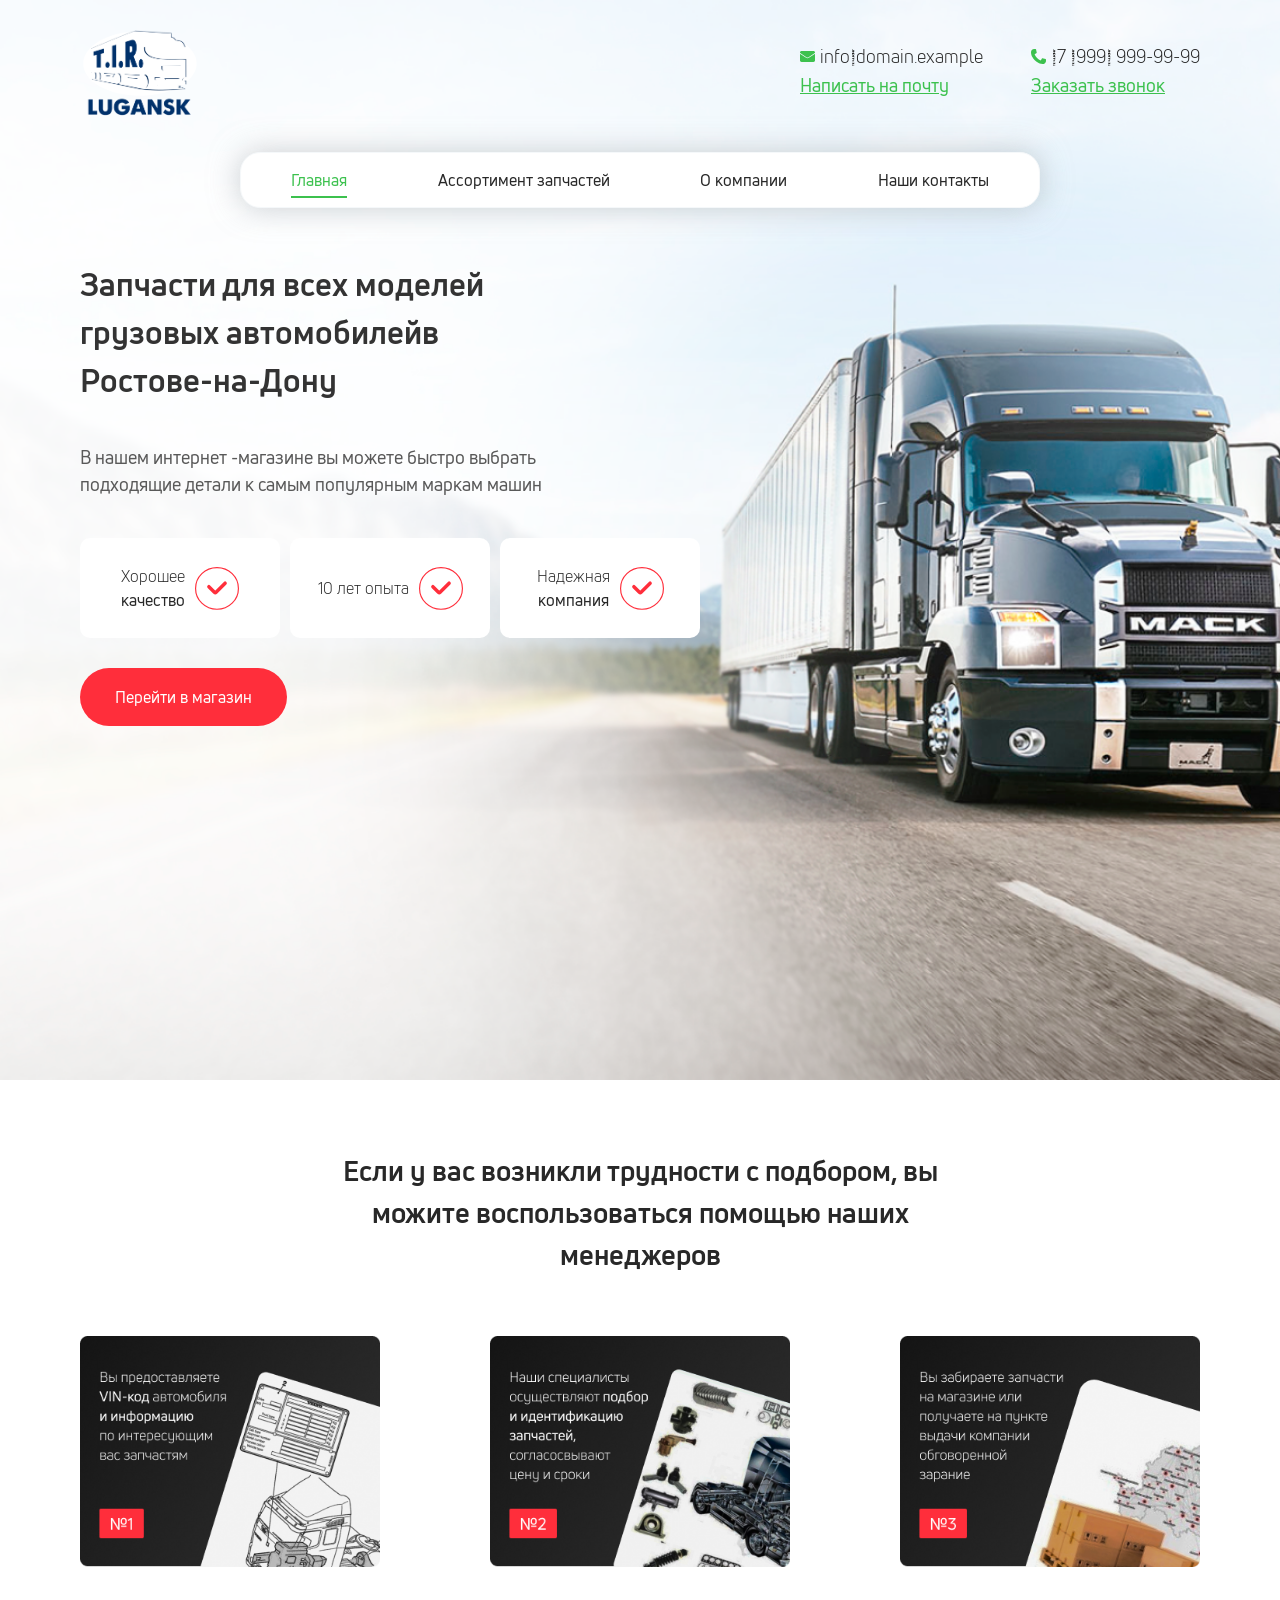
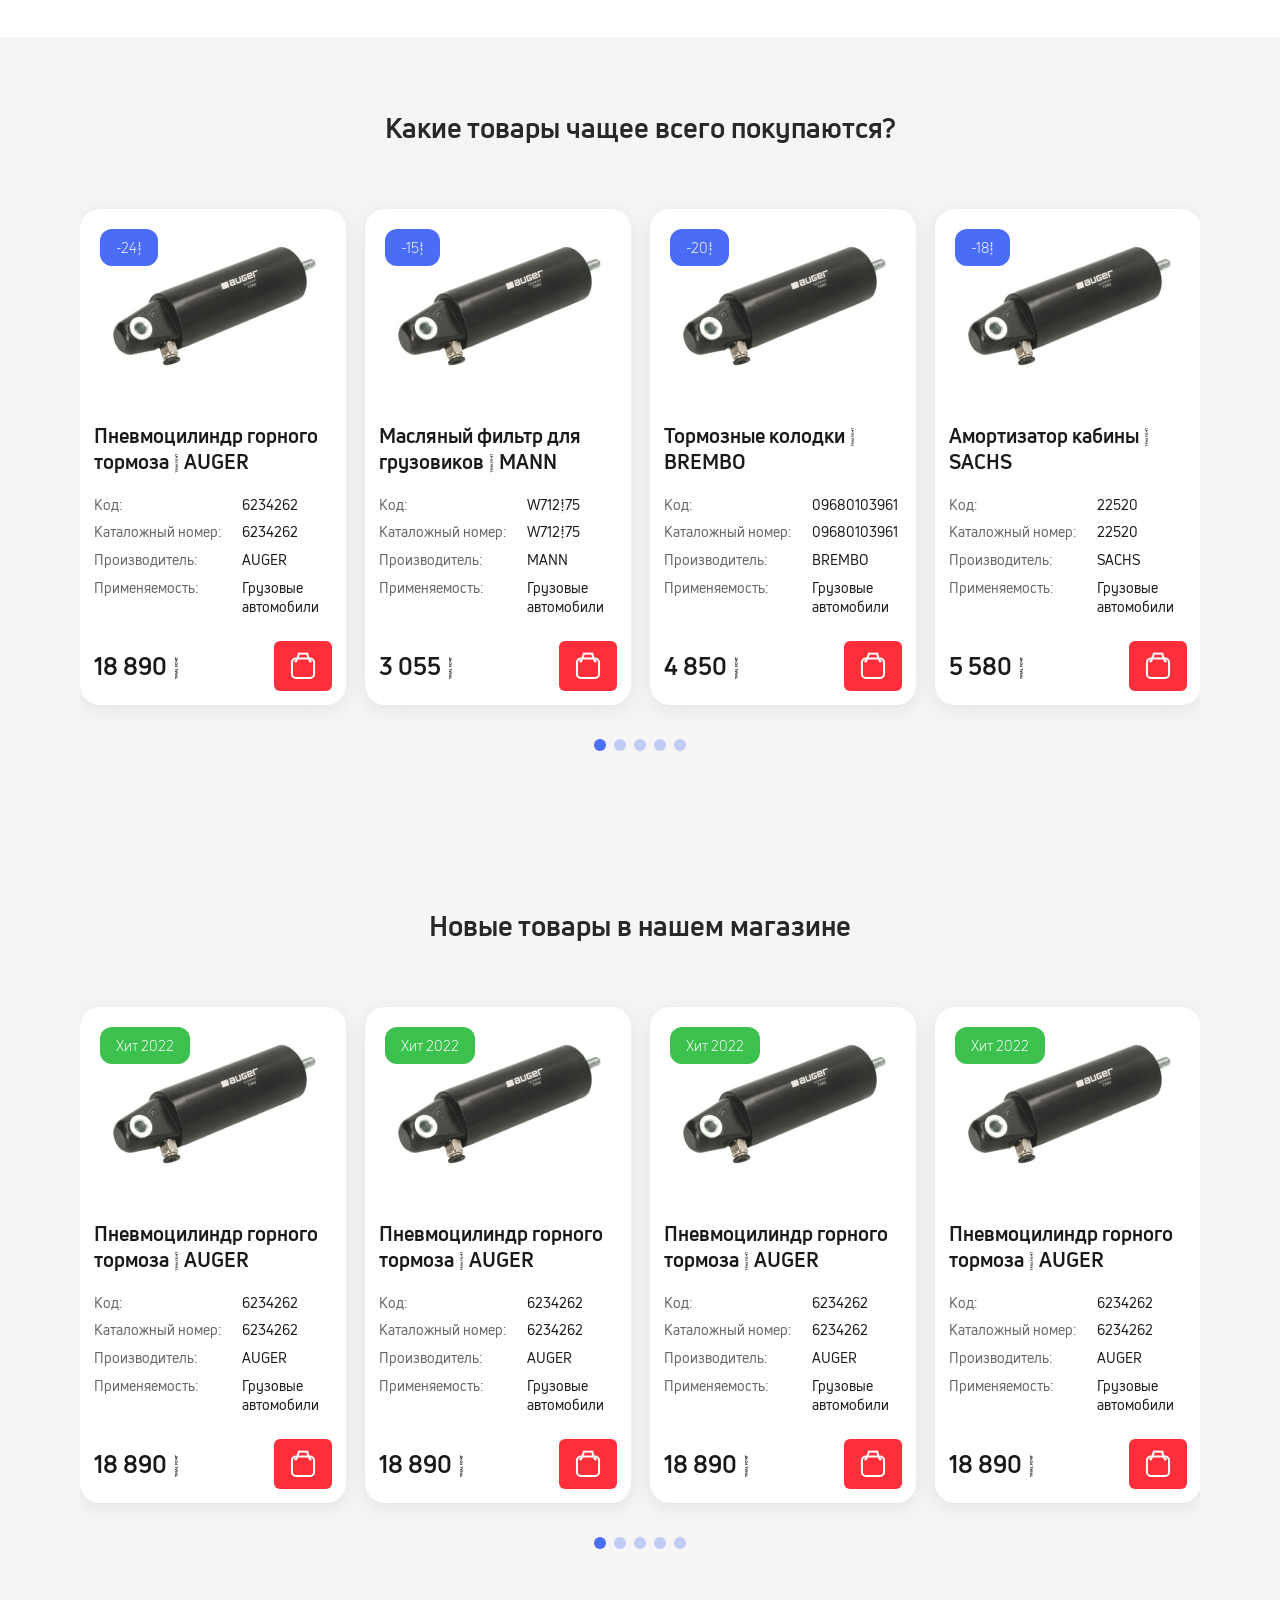
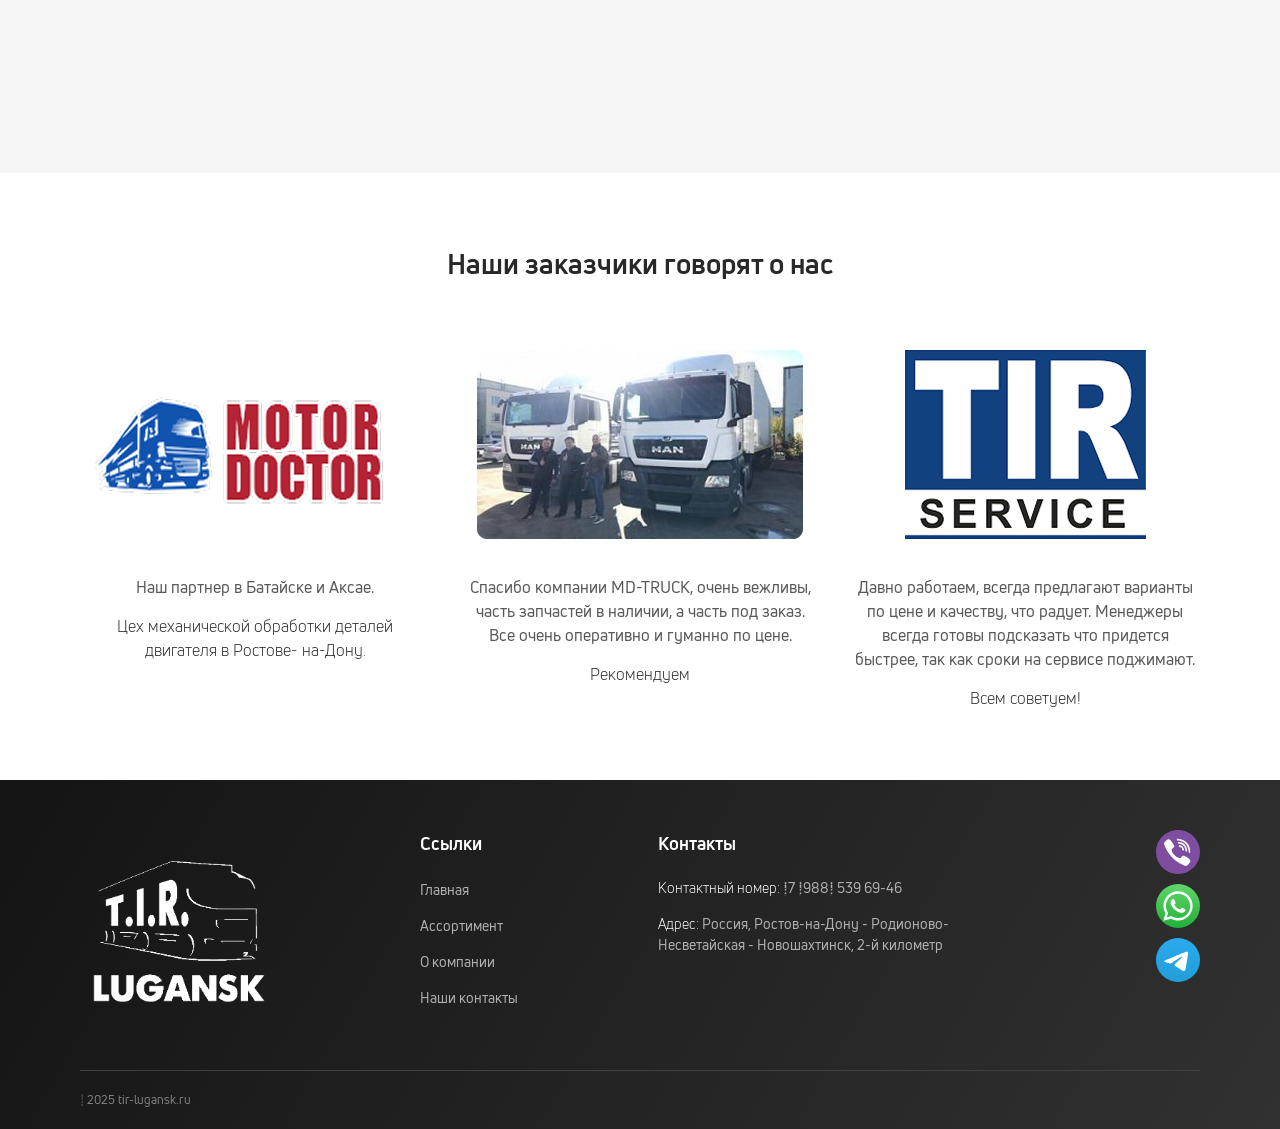
==== commit f0562792: "101% 29.07.2025" ====
--- a/static/index.html
+++ b/static/index.html
@@ -20,7 +20,6 @@
                     <div class="navbar__block">
                         <div class="navbar__block-brand">
                             <a href="./index.html"><img src="./assets/img/logo.png" alt="Tir Lugansk"></a>
-                            <p>Запчасти для грузовиков <span>в Ростове-на-Дону</span></p>
                         </div>
                     </div>
                     <div class="navbar__block">
@@ -124,7 +123,7 @@
                                                     </div>
                                                     <div class="product-detail">
                                                         <span class="detail-label">Применяемость:</span>
-                                                        <span class="detail-value">Текст</span>
+                                                        <span class="detail-value">Грузовые автомобили</span>
                                                     </div>
                                                 </div>
                                                 <div class="product-footer">
@@ -159,7 +158,7 @@
                                                     </div>
                                                     <div class="product-detail">
                                                         <span class="detail-label">Применяемость:</span>
-                                                        <span class="detail-value">Текст</span>
+                                                        <span class="detail-value">Грузовые автомобили</span>
                                                     </div>
                                                 </div>
                                                 <div class="product-footer">
@@ -194,7 +193,7 @@
                                                     </div>
                                                     <div class="product-detail">
                                                         <span class="detail-label">Применяемость:</span>
-                                                        <span class="detail-value">Текст</span>
+                                                        <span class="detail-value">Грузовые автомобили</span>
                                                     </div>
                                                 </div>
                                                 <div class="product-footer">
@@ -229,7 +228,7 @@
                                                     </div>
                                                     <div class="product-detail">
                                                         <span class="detail-label">Применяемость:</span>
-                                                        <span class="detail-value">Текст</span>
+                                                        <span class="detail-value">Грузовые автомобили</span>
                                                     </div>
                                                 </div>
                                                 <div class="product-footer">
@@ -264,7 +263,7 @@
                                                     </div>
                                                     <div class="product-detail">
                                                         <span class="detail-label">Применяемость:</span>
-                                                        <span class="detail-value">Текст</span>
+                                                        <span class="detail-value">Грузовые автомобили</span>
                                                     </div>
                                                 </div>
                                                 <div class="product-footer">
@@ -313,7 +312,7 @@
                                                     </div>
                                                     <div class="product-detail">
                                                         <span class="detail-label">Применяемость:</span>
-                                                        <span class="detail-value">Текст</span>
+                                                        <span class="detail-value">Грузовые автомобили</span>
                                                     </div>
                                                 </div>
                                                 <div class="product-footer">
@@ -348,7 +347,7 @@
                                                     </div>
                                                     <div class="product-detail">
                                                         <span class="detail-label">Применяемость:</span>
-                                                        <span class="detail-value">Текст</span>
+                                                        <span class="detail-value">Грузовые автомобили</span>
                                                     </div>
                                                 </div>
                                                 <div class="product-footer">
@@ -383,7 +382,7 @@
                                                     </div>
                                                     <div class="product-detail">
                                                         <span class="detail-label">Применяемость:</span>
-                                                        <span class="detail-value">Текст</span>
+                                                        <span class="detail-value">Грузовые автомобили</span>
                                                     </div>
                                                 </div>
                                                 <div class="product-footer">
@@ -418,7 +417,7 @@
                                                     </div>
                                                     <div class="product-detail">
                                                         <span class="detail-label">Применяемость:</span>
-                                                        <span class="detail-value">Текст</span>
+                                                        <span class="detail-value">Грузовые автомобили</span>
                                                     </div>
                                                 </div>
                                                 <div class="product-footer">
@@ -453,7 +452,7 @@
                                                     </div>
                                                     <div class="product-detail">
                                                         <span class="detail-label">Применяемость:</span>
-                                                        <span class="detail-value">Текст</span>
+                                                        <span class="detail-value">Грузовые автомобили</span>
                                                     </div>
                                                 </div>
                                                 <div class="product-footer">
@@ -522,7 +521,6 @@
                         <a href="./index.html">
                             <img src="./assets/img/logo_footer.png" alt="TIR-LUGANSK">
                         </a>
-                        <p>Запчасти для грузовиков<br>в Ростове-на-Дону</p>
                     </div>
                 </div>
                 <div class="footer__block">
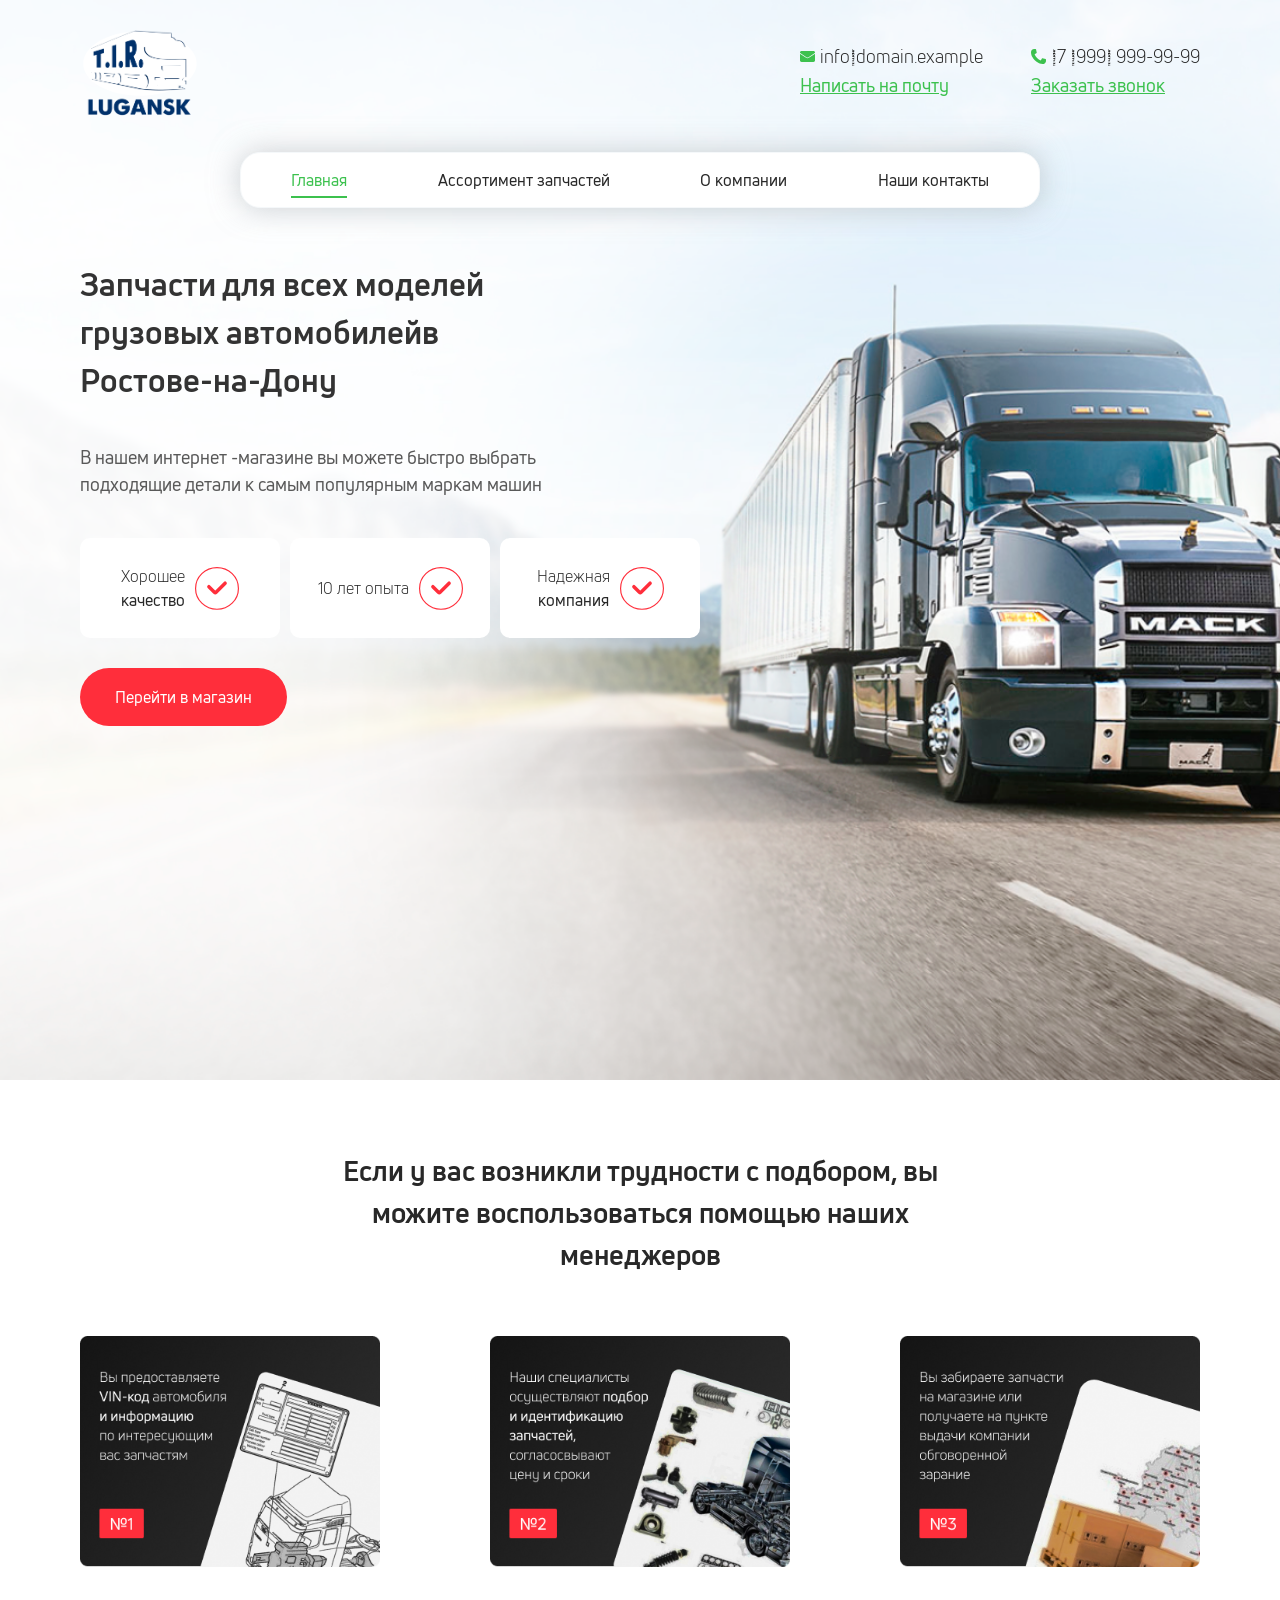
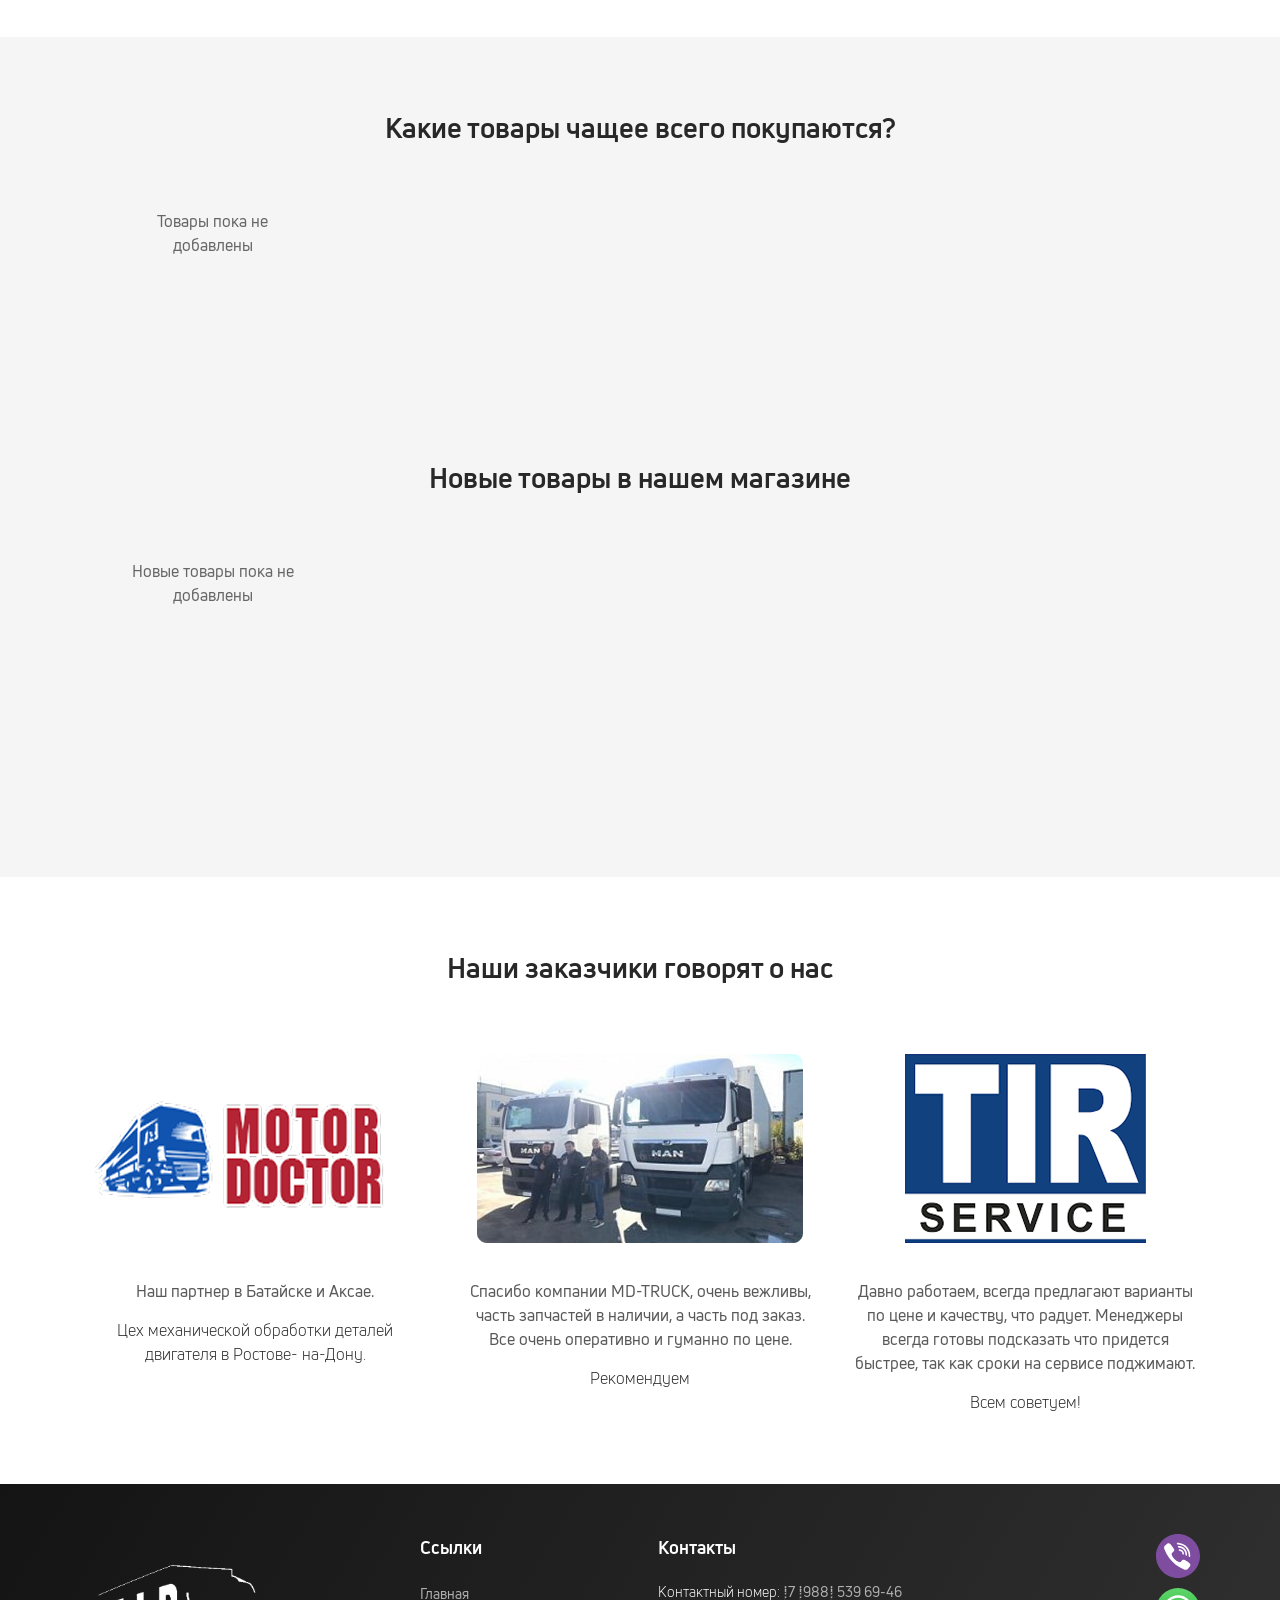
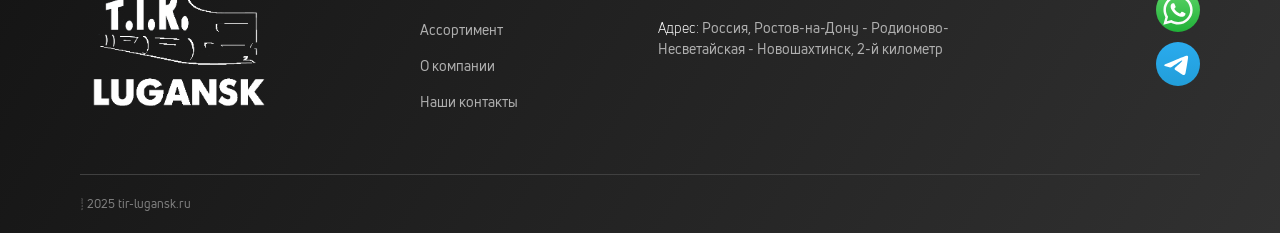
==== commit db739eaf: "101% 29.07.2025" ====
--- a/static/index.html
+++ b/static/index.html
@@ -100,180 +100,8 @@
                         <div class="products__often-list">
                             <div class="swiper products-slider">
                                 <div class="swiper-wrapper">
-                                    <div class="swiper-slide">
-                                        <a href="./product.html" class="product-card">
-                                            <div class="product-badge">-24%</div>
-                                            <div class="product-image">
-                                                <img src="./assets/img/product_1.png" alt="1">
-                                            </div>
-                                            <div class="product-content">
-                                                <h3 class="product-title">Пневмоцилиндр горного тормоза / AUGER</h3>
-                                                <div class="product-details">
-                                                    <div class="product-detail">
-                                                        <span class="detail-label">Код:</span>
-                                                        <span class="detail-value">6234262</span>
-                                                    </div>
-                                                    <div class="product-detail">
-                                                        <span class="detail-label">Каталожный номер:</span>
-                                                        <span class="detail-value">6234262</span>
-                                                    </div>
-                                                    <div class="product-detail">
-                                                        <span class="detail-label">Производитель:</span>
-                                                        <span class="detail-value">AUGER</span>
-                                                    </div>
-                                                    <div class="product-detail">
-                                                        <span class="detail-label">Применяемость:</span>
-                                                        <span class="detail-value">Грузовые автомобили</span>
-                                                    </div>
-                                                </div>
-                                                <div class="product-footer">
-                                                    <div class="product-price">18 890 ₽</div>
-                                                    <button class="product-btn">
-                                                        <img src="./assets/img/ico/back.svg" alt="cart">
-                                                    </button>
-                                                </div>
-                                            </div>
-                                        </a>
-                                    </div>
-                                    <div class="swiper-slide">
-                                        <a href="./product.html" class="product-card">
-                                            <div class="product-badge">-15%</div>
-                                            <div class="product-image">
-                                                <img src="./assets/img/product_1.png" alt="1">
-                                            </div>
-                                            <div class="product-content">
-                                                <h3 class="product-title">Масляный фильтр для грузовиков / MANN</h3>
-                                                <div class="product-details">
-                                                    <div class="product-detail">
-                                                        <span class="detail-label">Код:</span>
-                                                        <span class="detail-value">W712/75</span>
-                                                    </div>
-                                                    <div class="product-detail">
-                                                        <span class="detail-label">Каталожный номер:</span>
-                                                        <span class="detail-value">W712/75</span>
-                                                    </div>
-                                                    <div class="product-detail">
-                                                        <span class="detail-label">Производитель:</span>
-                                                        <span class="detail-value">MANN</span>
-                                                    </div>
-                                                    <div class="product-detail">
-                                                        <span class="detail-label">Применяемость:</span>
-                                                        <span class="detail-value">Грузовые автомобили</span>
-                                                    </div>
-                                                </div>
-                                                <div class="product-footer">
-                                                    <div class="product-price">3 055 ₽</div>
-                                                    <button class="product-btn">
-                                                        <img src="./assets/img/ico/back.svg" alt="cart">
-                                                    </button>
-                                                </div>
-                                            </div>
-                                        </a>
-                                    </div>
-                                    <div class="swiper-slide">
-                                        <a href="./product.html" class="product-card">
-                                            <div class="product-badge">-20%</div>
-                                            <div class="product-image">
-                                                <img src="./assets/img/product_1.png" alt="1">
-                                            </div>
-                                            <div class="product-content">
-                                                <h3 class="product-title">Тормозные колодки / BREMBO</h3>
-                                                <div class="product-details">
-                                                    <div class="product-detail">
-                                                        <span class="detail-label">Код:</span>
-                                                        <span class="detail-value">09680103961</span>
-                                                    </div>
-                                                    <div class="product-detail">
-                                                        <span class="detail-label">Каталожный номер:</span>
-                                                        <span class="detail-value">09680103961</span>
-                                                    </div>
-                                                    <div class="product-detail">
-                                                        <span class="detail-label">Производитель:</span>
-                                                        <span class="detail-value">BREMBO</span>
-                                                    </div>
-                                                    <div class="product-detail">
-                                                        <span class="detail-label">Применяемость:</span>
-                                                        <span class="detail-value">Грузовые автомобили</span>
-                                                    </div>
-                                                </div>
-                                                <div class="product-footer">
-                                                    <div class="product-price">4 850 ₽</div>
-                                                    <button class="product-btn">
-                                                        <img src="./assets/img/ico/back.svg" alt="cart">
-                                                    </button>
-                                                </div>
-                                            </div>
-                                        </a>
-                                    </div>
-                                    <div class="swiper-slide">
-                                        <a href="./product.html" class="product-card">
-                                            <div class="product-badge">-18%</div>
-                                            <div class="product-image">
-                                                <img src="./assets/img/product_1.png" alt="1">
-                                            </div>
-                                            <div class="product-content">
-                                                <h3 class="product-title">Амортизатор кабины / SACHS</h3>
-                                                <div class="product-details">
-                                                    <div class="product-detail">
-                                                        <span class="detail-label">Код:</span>
-                                                        <span class="detail-value">22520</span>
-                                                    </div>
-                                                    <div class="product-detail">
-                                                        <span class="detail-label">Каталожный номер:</span>
-                                                        <span class="detail-value">22520</span>
-                                                    </div>
-                                                    <div class="product-detail">
-                                                        <span class="detail-label">Производитель:</span>
-                                                        <span class="detail-value">SACHS</span>
-                                                    </div>
-                                                    <div class="product-detail">
-                                                        <span class="detail-label">Применяемость:</span>
-                                                        <span class="detail-value">Грузовые автомобили</span>
-                                                    </div>
-                                                </div>
-                                                <div class="product-footer">
-                                                    <div class="product-price">5 580 ₽</div>
-                                                    <button class="product-btn">
-                                                        <img src="./assets/img/ico/back.svg" alt="cart">
-                                                    </button>
-                                                </div>
-                                            </div>
-                                        </a>
-                                    </div>
-                                    <div class="swiper-slide">
-                                        <a href="./product.html" class="product-card">
-                                            <div class="product-badge">-25%</div>
-                                            <div class="product-image">
-                                                <img src="./assets/img/product_1.png" alt="1">
-                                            </div>
-                                            <div class="product-content">
-                                                <h3 class="product-title">Комплект сцепления / VOLVO</h3>
-                                                <div class="product-details">
-                                                    <div class="product-detail">
-                                                        <span class="detail-label">Код:</span>
-                                                        <span class="detail-value">3401000915</span>
-                                                    </div>
-                                                    <div class="product-detail">
-                                                        <span class="detail-label">Каталожный номер:</span>
-                                                        <span class="detail-value">3401000915</span>
-                                                    </div>
-                                                    <div class="product-detail">
-                                                        <span class="detail-label">Производитель:</span>
-                                                        <span class="detail-value">VOLVO</span>
-                                                    </div>
-                                                    <div class="product-detail">
-                                                        <span class="detail-label">Применяемость:</span>
-                                                        <span class="detail-value">Грузовые автомобили</span>
-                                                    </div>
-                                                </div>
-                                                <div class="product-footer">
-                                                    <div class="product-price">28 900 ₽</div>
-                                                    <button class="product-btn">
-                                                        <img src="./assets/img/ico/back.svg" alt="cart">
-                                                    </button>
-                                                </div>
-                                            </div>
-                                        </a>
+                                    <div class="swiper-slide" style="text-align: center; padding: 40px;">
+                                        <p style="color: #666; font-size: 16px;">Товары пока не добавлены</p>
                                     </div>
                                 </div>
                                 <div class="swiper-pagination"></div>
@@ -289,180 +117,8 @@
                         <div class="products__often-list">
                             <div class="swiper products-slider">
                                 <div class="swiper-wrapper">
-                                    <div class="swiper-slide">
-                                        <div class="product-card">
-                                            <div class="product-badge">Хит 2022</div>
-                                            <div class="product-image">
-                                                <img src="./assets/img/product_1.png" alt="1">
-                                            </div>
-                                            <div class="product-content">
-                                                <h3 class="product-title">Пневмоцилиндр горного тормоза / AUGER</h3>
-                                                <div class="product-details">
-                                                    <div class="product-detail">
-                                                        <span class="detail-label">Код:</span>
-                                                        <span class="detail-value">6234262</span>
-                                                    </div>
-                                                    <div class="product-detail">
-                                                        <span class="detail-label">Каталожный номер:</span>
-                                                        <span class="detail-value">6234262</span>
-                                                    </div>
-                                                    <div class="product-detail">
-                                                        <span class="detail-label">Производитель:</span>
-                                                        <span class="detail-value">AUGER</span>
-                                                    </div>
-                                                    <div class="product-detail">
-                                                        <span class="detail-label">Применяемость:</span>
-                                                        <span class="detail-value">Грузовые автомобили</span>
-                                                    </div>
-                                                </div>
-                                                <div class="product-footer">
-                                                    <div class="product-price">18 890 ₽</div>
-                                                    <button class="product-btn">
-                                                        <img src="./assets/img/ico/back.svg" alt="cart">
-                                                    </button>
-                                                </div>
-                                            </div>
-                                        </div>
-                                    </div>
-                                    <div class="swiper-slide">
-                                        <div class="product-card">
-                                            <div class="product-badge">Хит 2022</div>
-                                            <div class="product-image">
-                                                <img src="./assets/img/product_1.png" alt="1">
-                                            </div>
-                                            <div class="product-content">
-                                                <h3 class="product-title">Пневмоцилиндр горного тормоза / AUGER</h3>
-                                                <div class="product-details">
-                                                    <div class="product-detail">
-                                                        <span class="detail-label">Код:</span>
-                                                        <span class="detail-value">6234262</span>
-                                                    </div>
-                                                    <div class="product-detail">
-                                                        <span class="detail-label">Каталожный номер:</span>
-                                                        <span class="detail-value">6234262</span>
-                                                    </div>
-                                                    <div class="product-detail">
-                                                        <span class="detail-label">Производитель:</span>
-                                                        <span class="detail-value">AUGER</span>
-                                                    </div>
-                                                    <div class="product-detail">
-                                                        <span class="detail-label">Применяемость:</span>
-                                                        <span class="detail-value">Грузовые автомобили</span>
-                                                    </div>
-                                                </div>
-                                                <div class="product-footer">
-                                                    <div class="product-price">18 890 ₽</div>
-                                                    <button class="product-btn">
-                                                        <img src="./assets/img/ico/back.svg" alt="cart">
-                                                    </button>
-                                                </div>
-                                            </div>
-                                        </div>
-                                    </div>
-                                    <div class="swiper-slide">
-                                        <div class="product-card">
-                                            <div class="product-badge">Хит 2022</div>
-                                            <div class="product-image">
-                                                <img src="./assets/img/product_1.png" alt="1">
-                                            </div>
-                                            <div class="product-content">
-                                                <h3 class="product-title">Пневмоцилиндр горного тормоза / AUGER</h3>
-                                                <div class="product-details">
-                                                    <div class="product-detail">
-                                                        <span class="detail-label">Код:</span>
-                                                        <span class="detail-value">6234262</span>
-                                                    </div>
-                                                    <div class="product-detail">
-                                                        <span class="detail-label">Каталожный номер:</span>
-                                                        <span class="detail-value">6234262</span>
-                                                    </div>
-                                                    <div class="product-detail">
-                                                        <span class="detail-label">Производитель:</span>
-                                                        <span class="detail-value">AUGER</span>
-                                                    </div>
-                                                    <div class="product-detail">
-                                                        <span class="detail-label">Применяемость:</span>
-                                                        <span class="detail-value">Грузовые автомобили</span>
-                                                    </div>
-                                                </div>
-                                                <div class="product-footer">
-                                                    <div class="product-price">18 890 ₽</div>
-                                                    <button class="product-btn">
-                                                        <img src="./assets/img/ico/back.svg" alt="cart">
-                                                    </button>
-                                                </div>
-                                            </div>
-                                        </div>
-                                    </div>
-                                    <div class="swiper-slide">
-                                        <div class="product-card">
-                                            <div class="product-badge">Хит 2022</div>
-                                            <div class="product-image">
-                                                <img src="./assets/img/product_1.png" alt="1">
-                                            </div>
-                                            <div class="product-content">
-                                                <h3 class="product-title">Пневмоцилиндр горного тормоза / AUGER</h3>
-                                                <div class="product-details">
-                                                    <div class="product-detail">
-                                                        <span class="detail-label">Код:</span>
-                                                        <span class="detail-value">6234262</span>
-                                                    </div>
-                                                    <div class="product-detail">
-                                                        <span class="detail-label">Каталожный номер:</span>
-                                                        <span class="detail-value">6234262</span>
-                                                    </div>
-                                                    <div class="product-detail">
-                                                        <span class="detail-label">Производитель:</span>
-                                                        <span class="detail-value">AUGER</span>
-                                                    </div>
-                                                    <div class="product-detail">
-                                                        <span class="detail-label">Применяемость:</span>
-                                                        <span class="detail-value">Грузовые автомобили</span>
-                                                    </div>
-                                                </div>
-                                                <div class="product-footer">
-                                                    <div class="product-price">18 890 ₽</div>
-                                                    <button class="product-btn">
-                                                        <img src="./assets/img/ico/back.svg" alt="cart">
-                                                    </button>
-                                                </div>
-                                            </div>
-                                        </div>
-                                    </div>
-                                    <div class="swiper-slide">
-                                        <div class="product-card">
-                                            <div class="product-badge">Хит 2022</div>
-                                            <div class="product-image">
-                                                <img src="./assets/img/product_1.png" alt="1">
-                                            </div>
-                                            <div class="product-content">
-                                                <h3 class="product-title">Пневмоцилиндр горного тормоза / AUGER</h3>
-                                                <div class="product-details">
-                                                    <div class="product-detail">
-                                                        <span class="detail-label">Код:</span>
-                                                        <span class="detail-value">6234262</span>
-                                                    </div>
-                                                    <div class="product-detail">
-                                                        <span class="detail-label">Каталожный номер:</span>
-                                                        <span class="detail-value">6234262</span>
-                                                    </div>
-                                                    <div class="product-detail">
-                                                        <span class="detail-label">Производитель:</span>
-                                                        <span class="detail-value">AUGER</span>
-                                                    </div>
-                                                    <div class="product-detail">
-                                                        <span class="detail-label">Применяемость:</span>
-                                                        <span class="detail-value">Грузовые автомобили</span>
-                                                    </div>
-                                                </div>
-                                                <div class="product-footer">
-                                                    <div class="product-price">18 890 ₽</div>
-                                                    <button class="product-btn">
-                                                        <img src="./assets/img/ico/back.svg" alt="cart">
-                                                    </button>
-                                                </div>
-                                            </div>
-                                        </div>
+                                    <div class="swiper-slide" style="text-align: center; padding: 40px;">
+                                        <p style="color: #666; font-size: 16px;">Новые товары пока не добавлены</p>
                                     </div>
                                 </div>
                                 <div class="swiper-pagination"></div>
